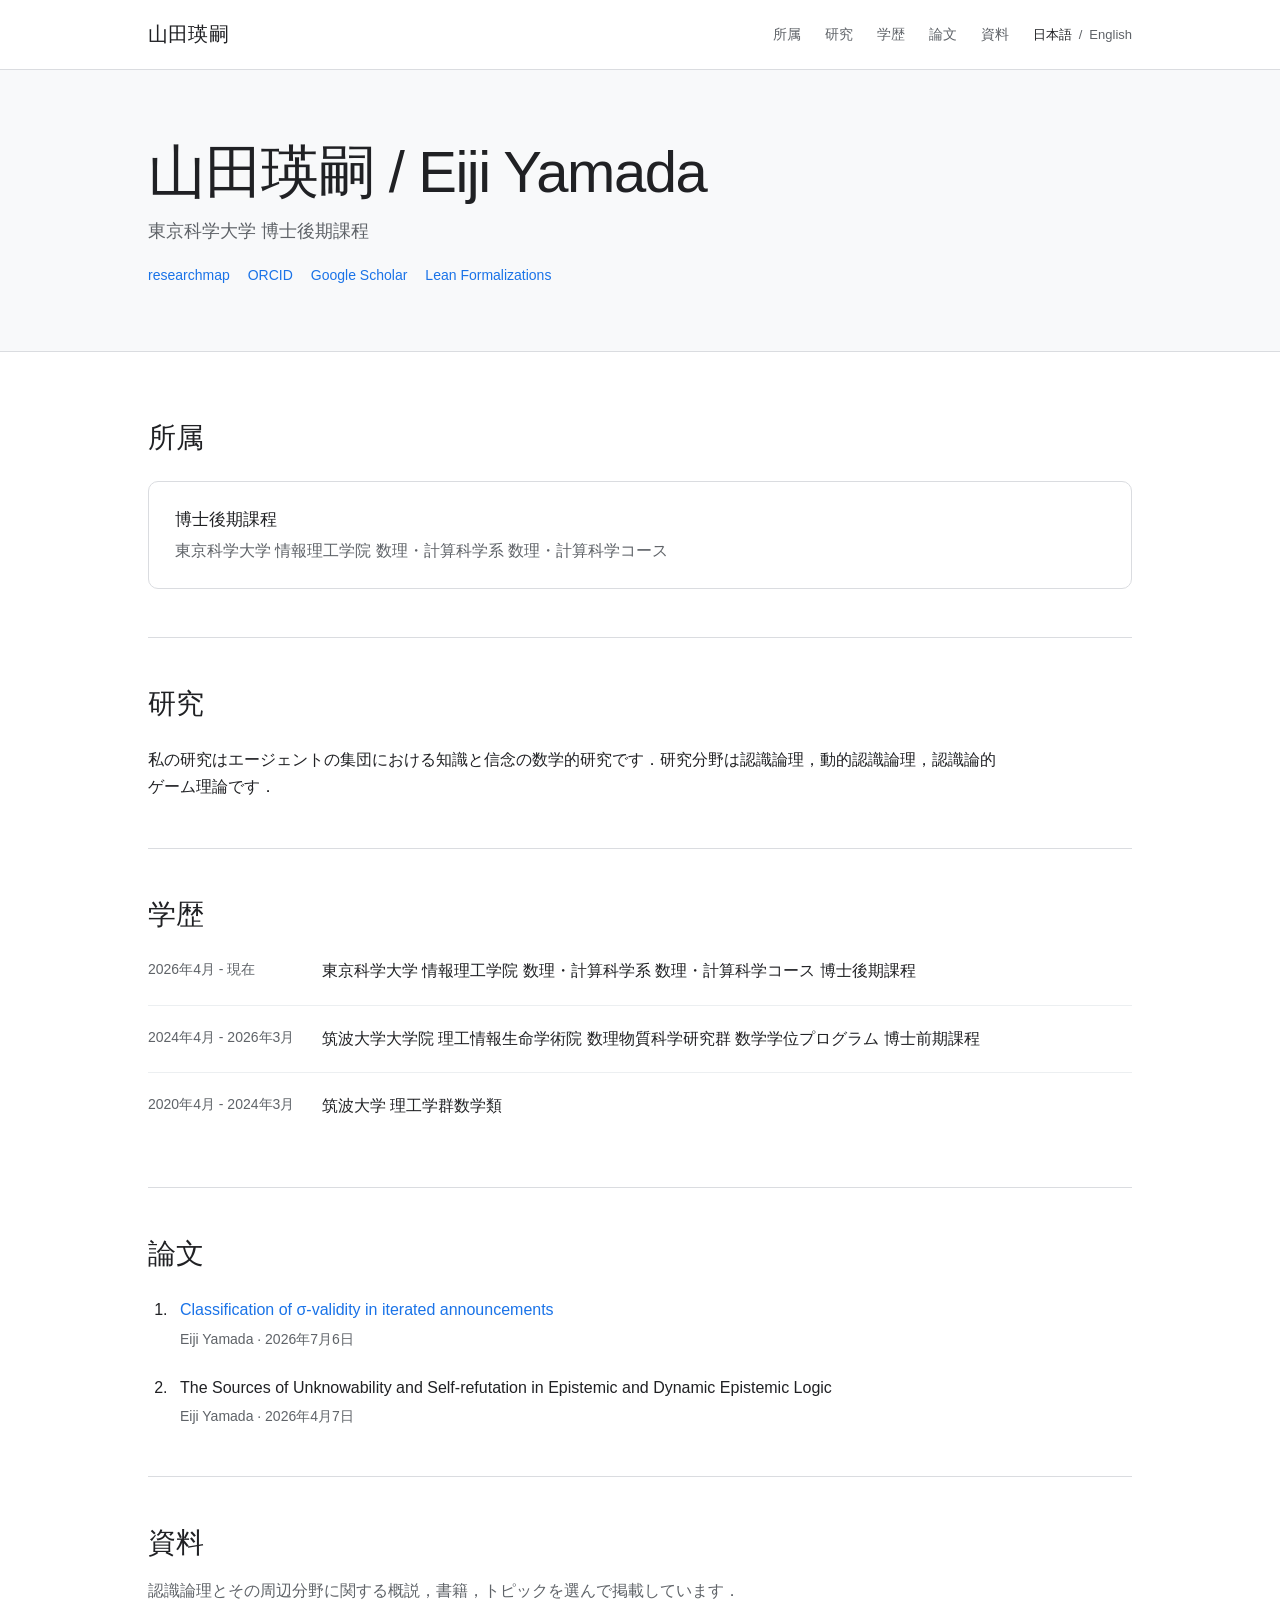
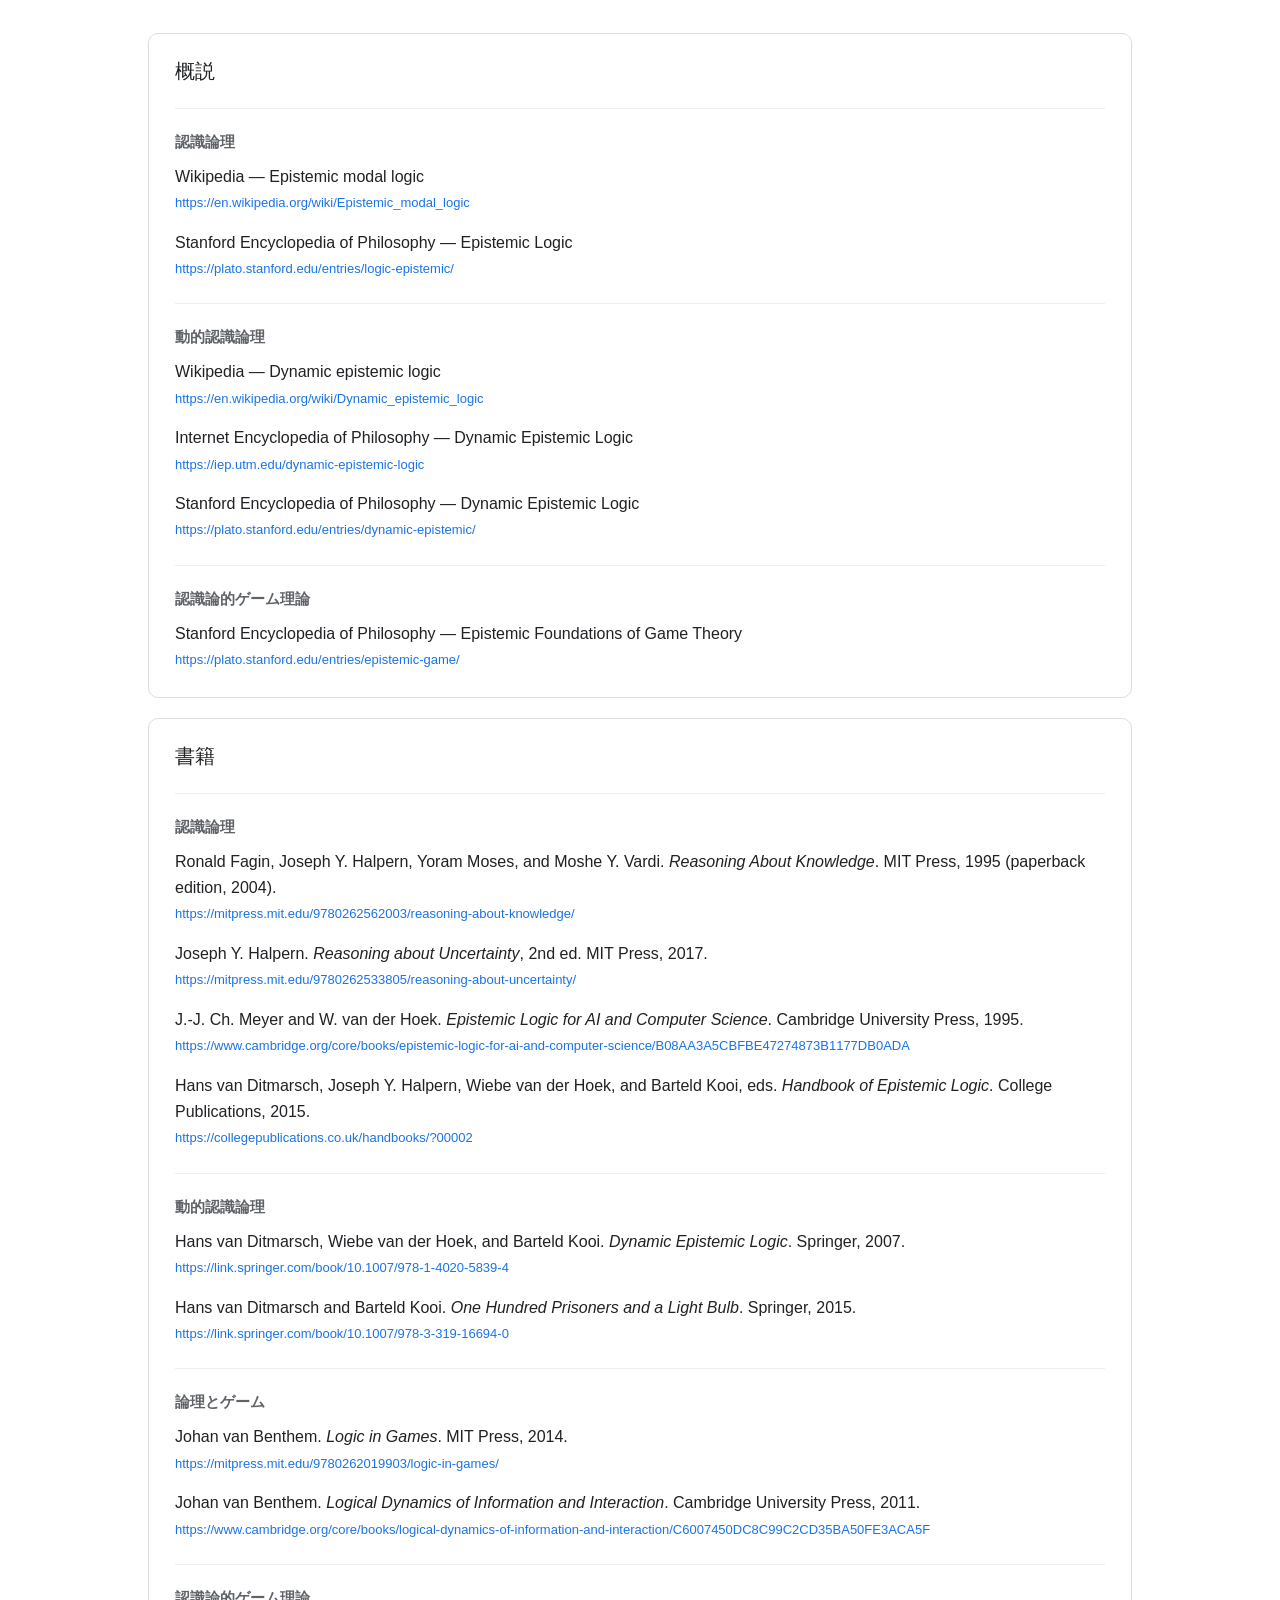
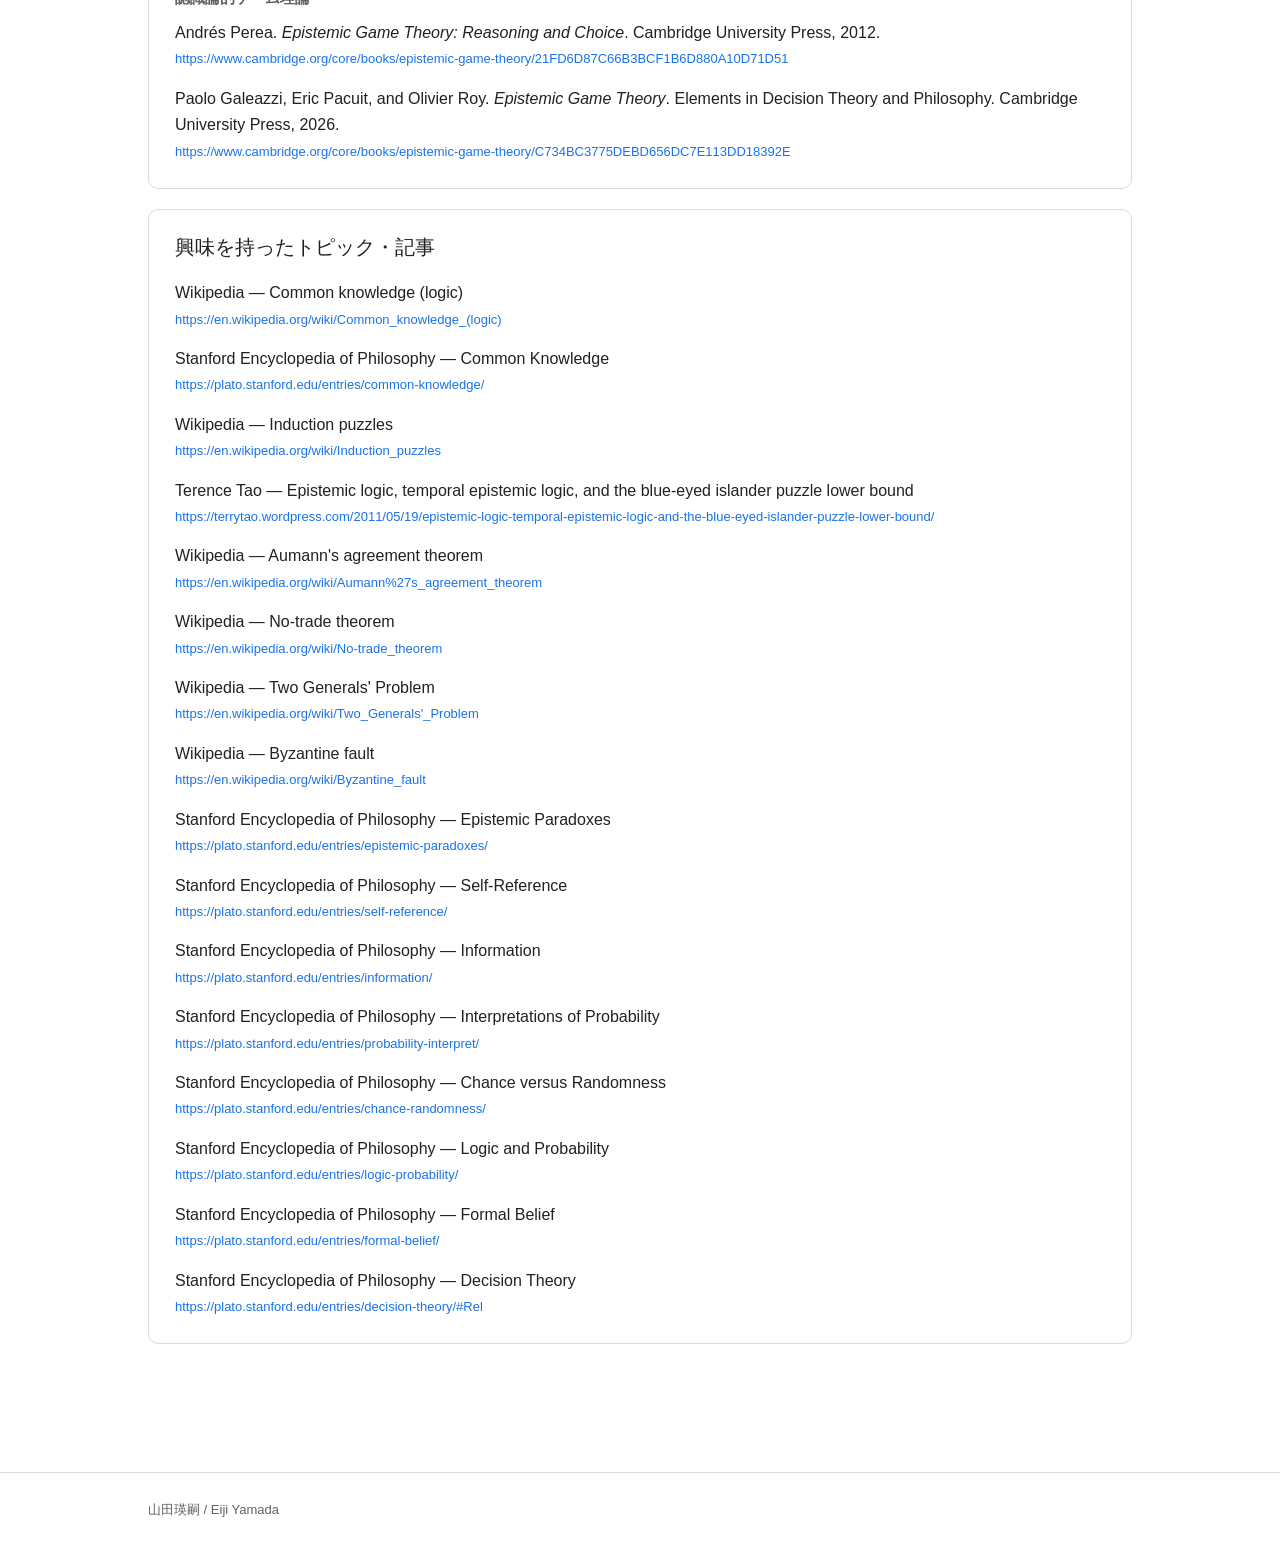
==== ja/index.html @ 28ee7e07 "Add probability and decision theory resources" ====
<!DOCTYPE html>
<html lang="ja">
<head>
  <meta charset="UTF-8">
  <meta name="viewport" content="width=device-width, initial-scale=1.0">
  <meta name="robots" content="index, follow">
  <meta name="description" content="山田瑛嗣（Eiji Yamada）の研究者個人サイト．東京科学大学博士後期課程．">
  <link rel="canonical" href="https://eiyamada.github.io/ja/">
  <link rel="alternate" hreflang="en" href="https://eiyamada.github.io/">
  <link rel="alternate" hreflang="ja" href="https://eiyamada.github.io/ja/">
  <link rel="alternate" hreflang="x-default" href="https://eiyamada.github.io/">
  <link rel="stylesheet" href="/styles.css">

  <title>山田瑛嗣</title>

  <script type="application/ld+json">
  {
    "@context": "https://schema.org",
    "@type": "Person",
    "name": "山田 瑛嗣",
    "alternateName": "Eiji Yamada",
    "url": "https://eiyamada.github.io/",
    "jobTitle": "博士後期課程",
    "affiliation": {
      "@type": "CollegeOrUniversity",
      "name": "東京科学大学"
    },
    "sameAs": [
      "https://researchmap.jp/e-yamada",
      "https://orcid.org/0009-0007-2519-8016",
      "https://scholar.google.com/citations?user=GYGGPxcAAAAJ&hl=en&oi=sra"
    ]
  }
  </script>
</head>

<body>
  <header class="site-header">
    <div class="header-inner">
      <a class="site-title" href="#top">山田瑛嗣</a>
      <div class="header-actions">
        <nav class="nav-links" aria-label="メインナビゲーション">
          <a href="#affiliation">所属</a>
          <a href="#research-interests">研究</a>
          <a href="#education">学歴</a>
          <a href="#papers">論文</a>
          <a href="#resources">資料</a>
        </nav>
        <div class="language-switch" aria-label="言語切替">
          <span class="current-language" aria-current="page">日本語</span>
          <span aria-hidden="true">/</span>
          <a href="/" lang="en">English</a>
        </div>
      </div>
    </div>
  </header>

  <div class="hero" id="top">
    <div class="hero-inner">
      <h1>山田瑛嗣 / Eiji Yamada</h1>
      <p class="position">東京科学大学 博士後期課程</p>
      <div class="profile-links" aria-label="研究者プロフィール">
        <a href="https://researchmap.jp/e-yamada" target="_blank" rel="me noopener">researchmap</a>
        <a href="https://orcid.org/0009-0007-2519-8016" target="_blank" rel="me noopener">ORCID</a>
        <a href="https://scholar.google.com/citations?user=GYGGPxcAAAAJ&amp;hl=en&amp;oi=sra" target="_blank" rel="me noopener">Google Scholar</a>
        <a href="https://github.com/eiyamada/lean-paper-formalizations" target="_blank" rel="noopener">Lean Formalizations</a>
      </div>
    </div>
  </div>

  <main>
    <section id="affiliation">
      <h2>所属</h2>
      <div class="affiliation-card">
        <strong>博士後期課程</strong>
        <span>東京科学大学 情報理工学院 数理・計算科学系 数理・計算科学コース</span>
      </div>
    </section>

    <section id="research-interests">
      <h2>研究</h2>
      <div class="research-interests-space">
        <p>私の研究はエージェントの集団における知識と信念の数学的研究です．研究分野は認識論理，動的認識論理，認識論的ゲーム理論です．</p>
      </div>
    </section>

    <section id="education">
      <h2>学歴</h2>
      <ul class="timeline">
        <li>
          <div class="date">2026年4月 - 現在</div>
          <div class="institution">東京科学大学 情報理工学院 数理・計算科学系 数理・計算科学コース 博士後期課程</div>
        </li>
        <li>
          <div class="date">2024年4月 - 2026年3月</div>
          <div class="institution">筑波大学大学院 理工情報生命学術院 数理物質科学研究群 数学学位プログラム 博士前期課程</div>
        </li>
        <li>
          <div class="date">2020年4月 - 2024年3月</div>
          <div class="institution">筑波大学 理工学群数学類</div>
        </li>
      </ul>
    </section>

    <section id="papers">
      <h2>論文</h2>
      <ol class="publications">
        <li>
          <a class="publication-title" href="https://arxiv.org/abs/2607.04685" target="_blank" rel="noopener">Classification of σ-validity in iterated announcements</a>
          <div class="publication-meta">Eiji Yamada · 2026年7月6日</div>
        </li>
        <li>
          <span class="publication-title">The Sources of Unknowability and Self-refutation in Epistemic and Dynamic Epistemic Logic</span>
          <div class="publication-meta">Eiji Yamada · 2026年4月7日</div>
        </li>
      </ol>
    </section>

    <section id="resources">
      <h2>資料</h2>
      <p class="resources-intro">認識論理とその周辺分野に関する概説，書籍，トピックを選んで掲載しています．</p>

      <div class="resource-panel">
        <h3 class="resource-panel-title">概説</h3>

        <div class="resource-category">
          <h3>認識論理</h3>
          <ul class="resource-list">
            <li>
              <span class="resource-name">Wikipedia — Epistemic modal logic</span>
              <a class="resource-url" href="https://en.wikipedia.org/wiki/Epistemic_modal_logic" target="_blank" rel="noopener">https://en.wikipedia.org/wiki/Epistemic_modal_logic</a>
            </li>
            <li>
              <span class="resource-name">Stanford Encyclopedia of Philosophy — Epistemic Logic</span>
              <a class="resource-url" href="https://plato.stanford.edu/entries/logic-epistemic/" target="_blank" rel="noopener">https://plato.stanford.edu/entries/logic-epistemic/</a>
            </li>
          </ul>
        </div>

        <div class="resource-category">
          <h3>動的認識論理</h3>
          <ul class="resource-list">
            <li>
              <span class="resource-name">Wikipedia — Dynamic epistemic logic</span>
              <a class="resource-url" href="https://en.wikipedia.org/wiki/Dynamic_epistemic_logic" target="_blank" rel="noopener">https://en.wikipedia.org/wiki/Dynamic_epistemic_logic</a>
            </li>
            <li>
              <span class="resource-name">Internet Encyclopedia of Philosophy — Dynamic Epistemic Logic</span>
              <a class="resource-url" href="https://iep.utm.edu/dynamic-epistemic-logic" target="_blank" rel="noopener">https://iep.utm.edu/dynamic-epistemic-logic</a>
            </li>
            <li>
              <span class="resource-name">Stanford Encyclopedia of Philosophy — Dynamic Epistemic Logic</span>
              <a class="resource-url" href="https://plato.stanford.edu/entries/dynamic-epistemic/" target="_blank" rel="noopener">https://plato.stanford.edu/entries/dynamic-epistemic/</a>
            </li>
          </ul>
        </div>

        <div class="resource-category">
          <h3>認識論的ゲーム理論</h3>
          <ul class="resource-list">
            <li>
              <span class="resource-name">Stanford Encyclopedia of Philosophy — Epistemic Foundations of Game Theory</span>
              <a class="resource-url" href="https://plato.stanford.edu/entries/epistemic-game/" target="_blank" rel="noopener">https://plato.stanford.edu/entries/epistemic-game/</a>
            </li>
          </ul>
        </div>
      </div>

      <div class="resource-panel">
        <h3 class="resource-panel-title">書籍</h3>

        <div class="resource-category">
          <h3>認識論理</h3>
          <ul class="resource-list">
            <li>
              <span class="book-citation">Ronald Fagin, Joseph Y. Halpern, Yoram Moses, and Moshe Y. Vardi. <em>Reasoning About Knowledge</em>. MIT Press, 1995 (paperback edition, 2004).</span>
              <a class="resource-url" href="https://mitpress.mit.edu/9780262562003/reasoning-about-knowledge/" target="_blank" rel="noopener">https://mitpress.mit.edu/9780262562003/reasoning-about-knowledge/</a>
            </li>
            <li>
              <span class="book-citation">Joseph Y. Halpern. <em>Reasoning about Uncertainty</em>, 2nd ed. MIT Press, 2017.</span>
              <a class="resource-url" href="https://mitpress.mit.edu/9780262533805/reasoning-about-uncertainty/" target="_blank" rel="noopener">https://mitpress.mit.edu/9780262533805/reasoning-about-uncertainty/</a>
            </li>
            <li>
              <span class="book-citation">J.-J. Ch. Meyer and W. van der Hoek. <em>Epistemic Logic for AI and Computer Science</em>. Cambridge University Press, 1995.</span>
              <a class="resource-url" href="https://www.cambridge.org/core/books/epistemic-logic-for-ai-and-computer-science/B08AA3A5CBFBE47274873B1177DB0ADA" target="_blank" rel="noopener">https://www.cambridge.org/core/books/epistemic-logic-for-ai-and-computer-science/B08AA3A5CBFBE47274873B1177DB0ADA</a>
            </li>
            <li>
              <span class="book-citation">Hans van Ditmarsch, Joseph Y. Halpern, Wiebe van der Hoek, and Barteld Kooi, eds. <em>Handbook of Epistemic Logic</em>. College Publications, 2015.</span>
              <a class="resource-url" href="https://collegepublications.co.uk/handbooks/?00002" target="_blank" rel="noopener">https://collegepublications.co.uk/handbooks/?00002</a>
            </li>
          </ul>
        </div>

        <div class="resource-category">
          <h3>動的認識論理</h3>
          <ul class="resource-list">
            <li>
              <span class="book-citation">Hans van Ditmarsch, Wiebe van der Hoek, and Barteld Kooi. <em>Dynamic Epistemic Logic</em>. Springer, 2007.</span>
              <a class="resource-url" href="https://link.springer.com/book/10.1007/978-1-4020-5839-4" target="_blank" rel="noopener">https://link.springer.com/book/10.1007/978-1-4020-5839-4</a>
            </li>
            <li>
              <span class="book-citation">Hans van Ditmarsch and Barteld Kooi. <em>One Hundred Prisoners and a Light Bulb</em>. Springer, 2015.</span>
              <a class="resource-url" href="https://link.springer.com/book/10.1007/978-3-319-16694-0" target="_blank" rel="noopener">https://link.springer.com/book/10.1007/978-3-319-16694-0</a>
            </li>
          </ul>
        </div>

        <div class="resource-category">
          <h3>論理とゲーム</h3>
          <ul class="resource-list">
            <li>
              <span class="book-citation">Johan van Benthem. <em>Logic in Games</em>. MIT Press, 2014.</span>
              <a class="resource-url" href="https://mitpress.mit.edu/9780262019903/logic-in-games/" target="_blank" rel="noopener">https://mitpress.mit.edu/9780262019903/logic-in-games/</a>
            </li>
            <li>
              <span class="book-citation">Johan van Benthem. <em>Logical Dynamics of Information and Interaction</em>. Cambridge University Press, 2011.</span>
              <a class="resource-url" href="https://www.cambridge.org/core/books/logical-dynamics-of-information-and-interaction/C6007450DC8C99C2CD35BA50FE3ACA5F" target="_blank" rel="noopener">https://www.cambridge.org/core/books/logical-dynamics-of-information-and-interaction/C6007450DC8C99C2CD35BA50FE3ACA5F</a>
            </li>
          </ul>
        </div>

        <div class="resource-category">
          <h3>認識論的ゲーム理論</h3>
          <ul class="resource-list">
            <li>
              <span class="book-citation">Andrés Perea. <em>Epistemic Game Theory: Reasoning and Choice</em>. Cambridge University Press, 2012.</span>
              <a class="resource-url" href="https://www.cambridge.org/core/books/epistemic-game-theory/21FD6D87C66B3BCF1B6D880A10D71D51" target="_blank" rel="noopener">https://www.cambridge.org/core/books/epistemic-game-theory/21FD6D87C66B3BCF1B6D880A10D71D51</a>
            </li>
            <li>
              <span class="book-citation">Paolo Galeazzi, Eric Pacuit, and Olivier Roy. <em>Epistemic Game Theory</em>. Elements in Decision Theory and Philosophy. Cambridge University Press, 2026.</span>
              <a class="resource-url" href="https://www.cambridge.org/core/books/epistemic-game-theory/C734BC3775DEBD656DC7E113DD18392E" target="_blank" rel="noopener">https://www.cambridge.org/core/books/epistemic-game-theory/C734BC3775DEBD656DC7E113DD18392E</a>
            </li>
          </ul>
        </div>
      </div>

      <div class="resource-panel">
        <h3 class="resource-panel-title">興味を持ったトピック・記事</h3>
        <ul class="resource-list">
          <li>
            <span class="resource-name">Wikipedia — Common knowledge (logic)</span>
            <a class="resource-url" href="https://en.wikipedia.org/wiki/Common_knowledge_(logic)" target="_blank" rel="noopener">https://en.wikipedia.org/wiki/Common_knowledge_(logic)</a>
          </li>
          <li>
            <span class="resource-name">Stanford Encyclopedia of Philosophy — Common Knowledge</span>
            <a class="resource-url" href="https://plato.stanford.edu/entries/common-knowledge/" target="_blank" rel="noopener">https://plato.stanford.edu/entries/common-knowledge/</a>
          </li>
          <li>
            <span class="resource-name">Wikipedia — Induction puzzles</span>
            <a class="resource-url" href="https://en.wikipedia.org/wiki/Induction_puzzles" target="_blank" rel="noopener">https://en.wikipedia.org/wiki/Induction_puzzles</a>
          </li>
          <li>
            <span class="resource-name">Terence Tao — Epistemic logic, temporal epistemic logic, and the blue-eyed islander puzzle lower bound</span>
            <a class="resource-url" href="https://terrytao.wordpress.com/2011/05/19/epistemic-logic-temporal-epistemic-logic-and-the-blue-eyed-islander-puzzle-lower-bound/" target="_blank" rel="noopener">https://terrytao.wordpress.com/2011/05/19/epistemic-logic-temporal-epistemic-logic-and-the-blue-eyed-islander-puzzle-lower-bound/</a>
          </li>
          <li>
            <span class="resource-name">Wikipedia — Aumann's agreement theorem</span>
            <a class="resource-url" href="https://en.wikipedia.org/wiki/Aumann%27s_agreement_theorem" target="_blank" rel="noopener">https://en.wikipedia.org/wiki/Aumann%27s_agreement_theorem</a>
          </li>
          <li>
            <span class="resource-name">Wikipedia — No-trade theorem</span>
            <a class="resource-url" href="https://en.wikipedia.org/wiki/No-trade_theorem" target="_blank" rel="noopener">https://en.wikipedia.org/wiki/No-trade_theorem</a>
          </li>
          <li>
            <span class="resource-name">Wikipedia — Two Generals' Problem</span>
            <a class="resource-url" href="https://en.wikipedia.org/wiki/Two_Generals'_Problem" target="_blank" rel="noopener">https://en.wikipedia.org/wiki/Two_Generals'_Problem</a>
          </li>
          <li>
            <span class="resource-name">Wikipedia — Byzantine fault</span>
            <a class="resource-url" href="https://en.wikipedia.org/wiki/Byzantine_fault" target="_blank" rel="noopener">https://en.wikipedia.org/wiki/Byzantine_fault</a>
          </li>
          <li>
            <span class="resource-name">Stanford Encyclopedia of Philosophy — Epistemic Paradoxes</span>
            <a class="resource-url" href="https://plato.stanford.edu/entries/epistemic-paradoxes/" target="_blank" rel="noopener">https://plato.stanford.edu/entries/epistemic-paradoxes/</a>
          </li>
          <li>
            <span class="resource-name">Stanford Encyclopedia of Philosophy — Self-Reference</span>
            <a class="resource-url" href="https://plato.stanford.edu/entries/self-reference/" target="_blank" rel="noopener">https://plato.stanford.edu/entries/self-reference/</a>
          </li>
          <li>
            <span class="resource-name">Stanford Encyclopedia of Philosophy — Information</span>
            <a class="resource-url" href="https://plato.stanford.edu/entries/information/" target="_blank" rel="noopener">https://plato.stanford.edu/entries/information/</a>
          </li>
          <li>
            <span class="resource-name">Stanford Encyclopedia of Philosophy — Interpretations of Probability</span>
            <a class="resource-url" href="https://plato.stanford.edu/entries/probability-interpret/" target="_blank" rel="noopener">https://plato.stanford.edu/entries/probability-interpret/</a>
          </li>
          <li>
            <span class="resource-name">Stanford Encyclopedia of Philosophy — Chance versus Randomness</span>
            <a class="resource-url" href="https://plato.stanford.edu/entries/chance-randomness/" target="_blank" rel="noopener">https://plato.stanford.edu/entries/chance-randomness/</a>
          </li>
          <li>
            <span class="resource-name">Stanford Encyclopedia of Philosophy — Logic and Probability</span>
            <a class="resource-url" href="https://plato.stanford.edu/entries/logic-probability/" target="_blank" rel="noopener">https://plato.stanford.edu/entries/logic-probability/</a>
          </li>
          <li>
            <span class="resource-name">Stanford Encyclopedia of Philosophy — Formal Belief</span>
            <a class="resource-url" href="https://plato.stanford.edu/entries/formal-belief/" target="_blank" rel="noopener">https://plato.stanford.edu/entries/formal-belief/</a>
          </li>
          <li>
            <span class="resource-name">Stanford Encyclopedia of Philosophy — Decision Theory</span>
            <a class="resource-url" href="https://plato.stanford.edu/entries/decision-theory/#Rel" target="_blank" rel="noopener">https://plato.stanford.edu/entries/decision-theory/#Rel</a>
          </li>
        </ul>
      </div>
    </section>
  </main>

  <footer>
    <div class="footer-inner">山田瑛嗣 / Eiji Yamada</div>
  </footer>
</body>
</html>
---- styles.css ----
:root {
  --text: #202124;
  --muted: #5f6368;
  --border: #dadce0;
  --soft-border: #eceff1;
  --surface: #ffffff;
  --surface-soft: #f8f9fa;
  --accent: #1a73e8;
  --max-width: 1040px;
}

* {
  box-sizing: border-box;
}

html {
  scroll-behavior: smooth;
}

body {
  margin: 0;
  font-family: Arial, Helvetica, sans-serif;
  color: var(--text);
  background: var(--surface);
  line-height: 1.65;
  -webkit-font-smoothing: antialiased;
}

a {
  color: var(--accent);
  text-decoration: none;
}

a:hover,
a:focus {
  text-decoration: underline;
}

.site-header {
  border-bottom: 1px solid var(--border);
  background: rgba(255, 255, 255, 0.96);
}

.header-inner {
  max-width: var(--max-width);
  margin: 0 auto;
  padding: 0 28px;
  min-height: 68px;
  display: flex;
  align-items: center;
  justify-content: space-between;
  gap: 28px;
}

.site-title {
  color: var(--text);
  font-size: 20px;
  font-weight: 500;
  letter-spacing: 0.01em;
  white-space: nowrap;
}

.site-title:hover,
.site-title:focus {
  text-decoration: none;
}

.header-actions {
  display: flex;
  align-items: center;
  justify-content: flex-end;
  gap: 24px;
  min-width: 0;
}

.nav-links {
  display: flex;
  flex-wrap: wrap;
  justify-content: flex-end;
  gap: 24px;
  font-size: 14px;
}

.nav-links a {
  color: var(--muted);
  padding: 23px 0 20px;
  border-bottom: 3px solid transparent;
}

.nav-links a:hover,
.nav-links a:focus {
  color: var(--text);
  text-decoration: none;
  border-bottom-color: var(--accent);
}

.language-switch {
  display: flex;
  align-items: center;
  gap: 7px;
  white-space: nowrap;
  font-size: 13px;
  color: var(--muted);
}

.language-switch a {
  color: var(--muted);
}

.language-switch a:hover,
.language-switch a:focus {
  color: var(--text);
}

.current-language {
  color: var(--text);
  font-weight: 500;
}

.hero {
  background: var(--surface-soft);
  border-bottom: 1px solid var(--border);
}

.hero-inner {
  max-width: var(--max-width);
  margin: 0 auto;
  padding: 70px 28px 64px;
}

.hero h1 {
  margin: 0 0 12px;
  font-size: clamp(38px, 6vw, 58px);
  line-height: 1.12;
  font-weight: 500;
  letter-spacing: -0.025em;
}

.hero .position {
  margin: 0;
  color: var(--muted);
  font-size: 18px;
  line-height: 1.6;
}

.profile-links {
  display: flex;
  flex-wrap: wrap;
  gap: 8px 18px;
  margin-top: 18px;
  font-size: 14px;
}

.profile-links a {
  font-weight: 500;
}

main {
  max-width: var(--max-width);
  margin: 0 auto;
  padding: 20px 28px 80px;
}

section {
  padding: 48px 0;
  border-bottom: 1px solid var(--border);
  scroll-margin-top: 24px;
}

section:last-child {
  border-bottom: 0;
}

h2 {
  margin: 0 0 26px;
  font-size: 28px;
  line-height: 1.25;
  font-weight: 500;
  letter-spacing: -0.01em;
}

.affiliation-card,
.resource-panel {
  border: 1px solid var(--border);
  border-radius: 10px;
  background: var(--surface);
}

.affiliation-card {
  padding: 24px 26px;
}

.affiliation-card strong {
  display: block;
  margin-bottom: 4px;
  font-size: 17px;
  font-weight: 500;
}

.affiliation-card span {
  color: var(--muted);
}

.research-interests-space {
  min-height: 40px;
}

.research-interests-space p {
  margin: 0;
  max-width: 860px;
}

.timeline {
  list-style: none;
  margin: 0;
  padding: 0;
}

.timeline li {
  display: grid;
  grid-template-columns: 150px 1fr;
  gap: 24px;
  padding: 20px 0;
  border-top: 1px solid var(--soft-border);
}

.timeline li:first-child {
  border-top: 0;
  padding-top: 0;
}

.timeline .date {
  color: var(--muted);
  font-size: 14px;
  white-space: nowrap;
}

.timeline .institution {
  font-weight: 500;
}

.publications {
  margin: 0;
  padding-left: 24px;
}

.publications li {
  padding: 0 0 24px 8px;
}

.publications li:last-child {
  padding-bottom: 0;
}

.publication-title {
  font-weight: 500;
}

.publication-meta {
  margin-top: 4px;
  color: var(--muted);
  font-size: 14px;
}

.resources-intro {
  margin: -8px 0 28px;
  color: var(--muted);
  max-width: 760px;
}

.resource-panel {
  padding: 24px 26px 26px;
}

.resource-panel + .resource-panel {
  margin-top: 20px;
}

.resource-panel-title {
  margin: 0;
  font-size: 20px;
  line-height: 1.3;
  font-weight: 500;
}

.resource-panel > .resource-list {
  margin-top: 20px;
}

.resource-category {
  margin-top: 24px;
  padding-top: 22px;
  border-top: 1px solid var(--soft-border);
}

.resource-category h3 {
  margin: 0 0 12px;
  font-size: 15px;
  line-height: 1.4;
  font-weight: 600;
  color: var(--muted);
}

.resource-list {
  list-style: none;
  margin: 0;
  padding: 0;
}

.resource-list li {
  margin: 0 0 16px;
}

.resource-list li:last-child {
  margin-bottom: 0;
}

.resource-name,
.book-citation {
  display: block;
  color: var(--text);
}

.book-citation em {
  font-style: italic;
}

.resource-url {
  display: block;
  margin-top: 2px;
  color: var(--accent);
  font-size: 13px;
  overflow-wrap: anywhere;
}

footer {
  border-top: 1px solid var(--border);
}

.footer-inner {
  max-width: var(--max-width);
  margin: 0 auto;
  padding: 26px 28px 34px;
  color: var(--muted);
  font-size: 13px;
}

@media (max-width: 940px) {
  .header-inner {
    align-items: flex-start;
    padding-top: 16px;
    padding-bottom: 13px;
  }

  .header-actions {
    flex-direction: column-reverse;
    align-items: flex-end;
    gap: 4px;
  }

  .nav-links a {
    padding: 4px 0 8px;
  }
}

@media (max-width: 760px) {
  .header-inner {
    min-height: auto;
    align-items: flex-start;
    flex-direction: column;
    gap: 10px;
  }

  .header-actions {
    width: 100%;
    align-items: flex-start;
  }

  .nav-links {
    justify-content: flex-start;
    gap: 18px;
  }

  .hero-inner {
    padding-top: 52px;
    padding-bottom: 48px;
  }

  .timeline li {
    grid-template-columns: 1fr;
    gap: 5px;
  }

  .resource-panel {
    padding: 22px 20px 24px;
  }
}
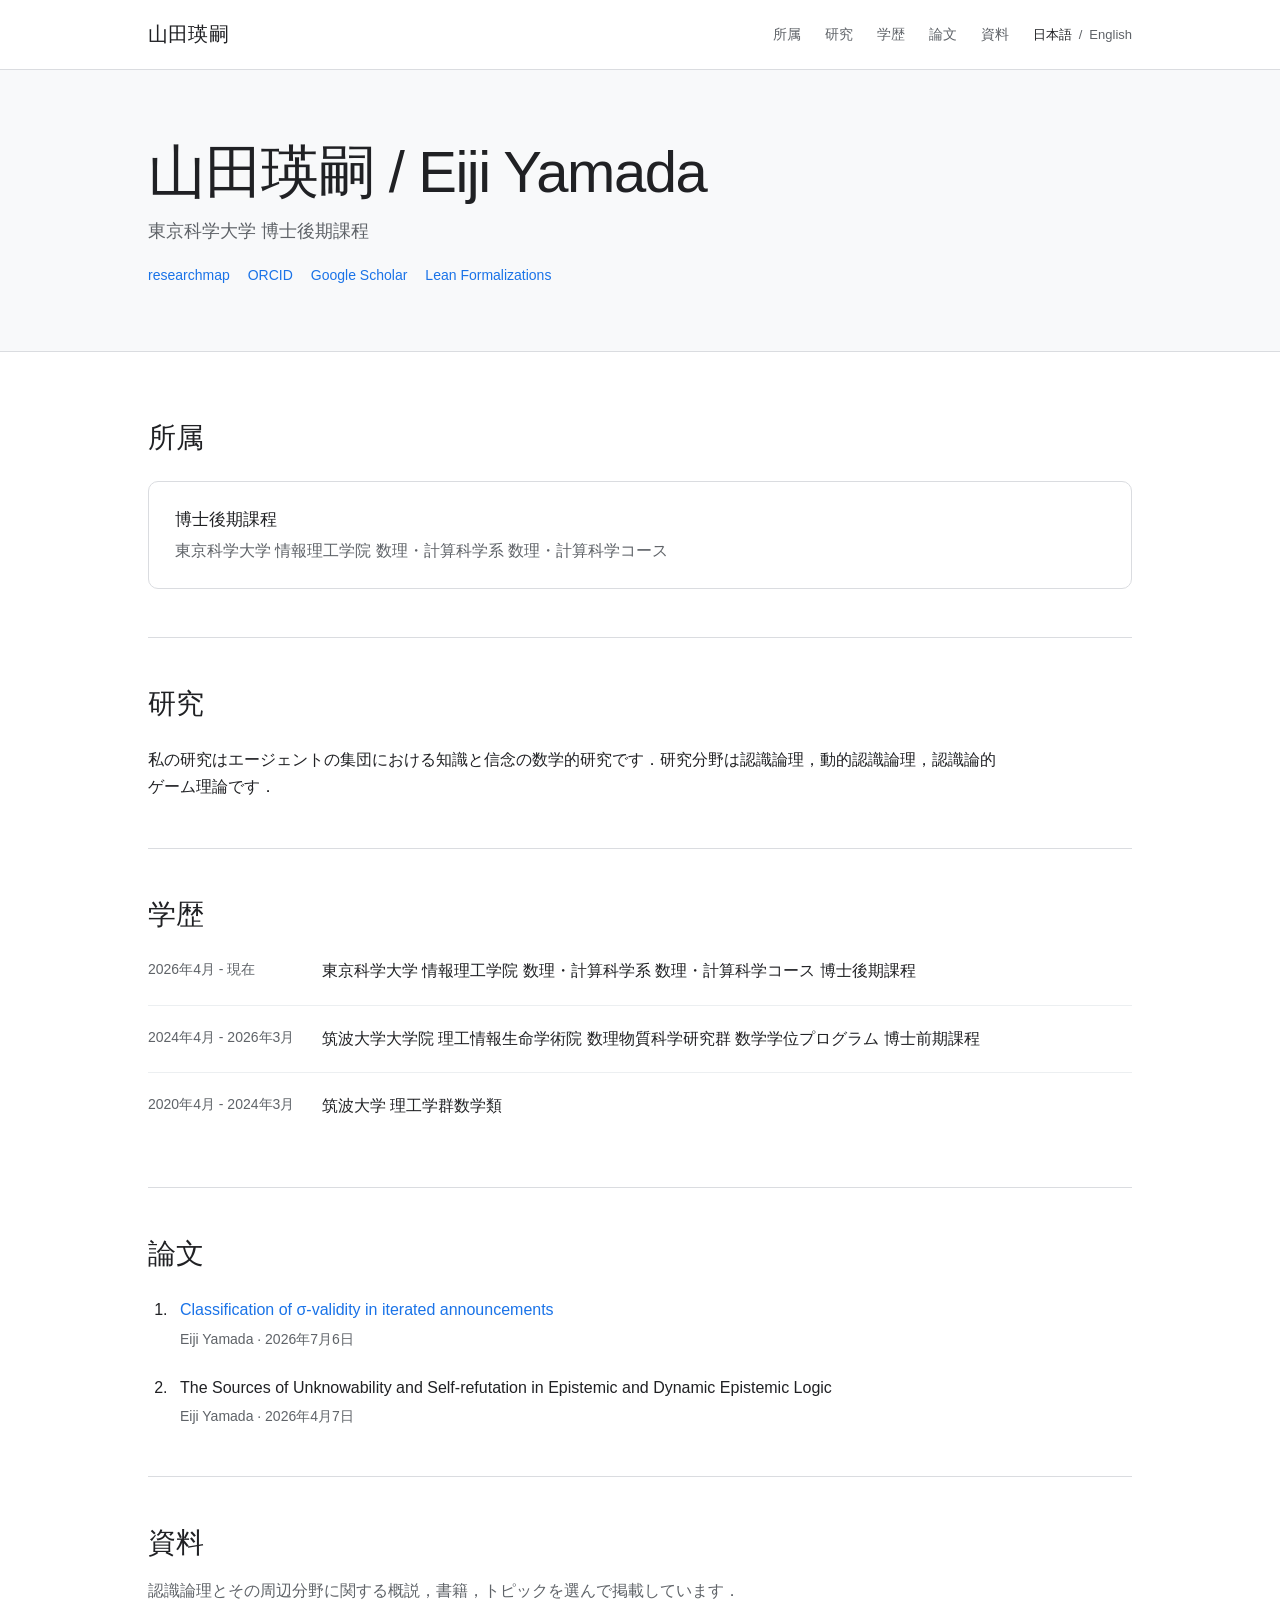
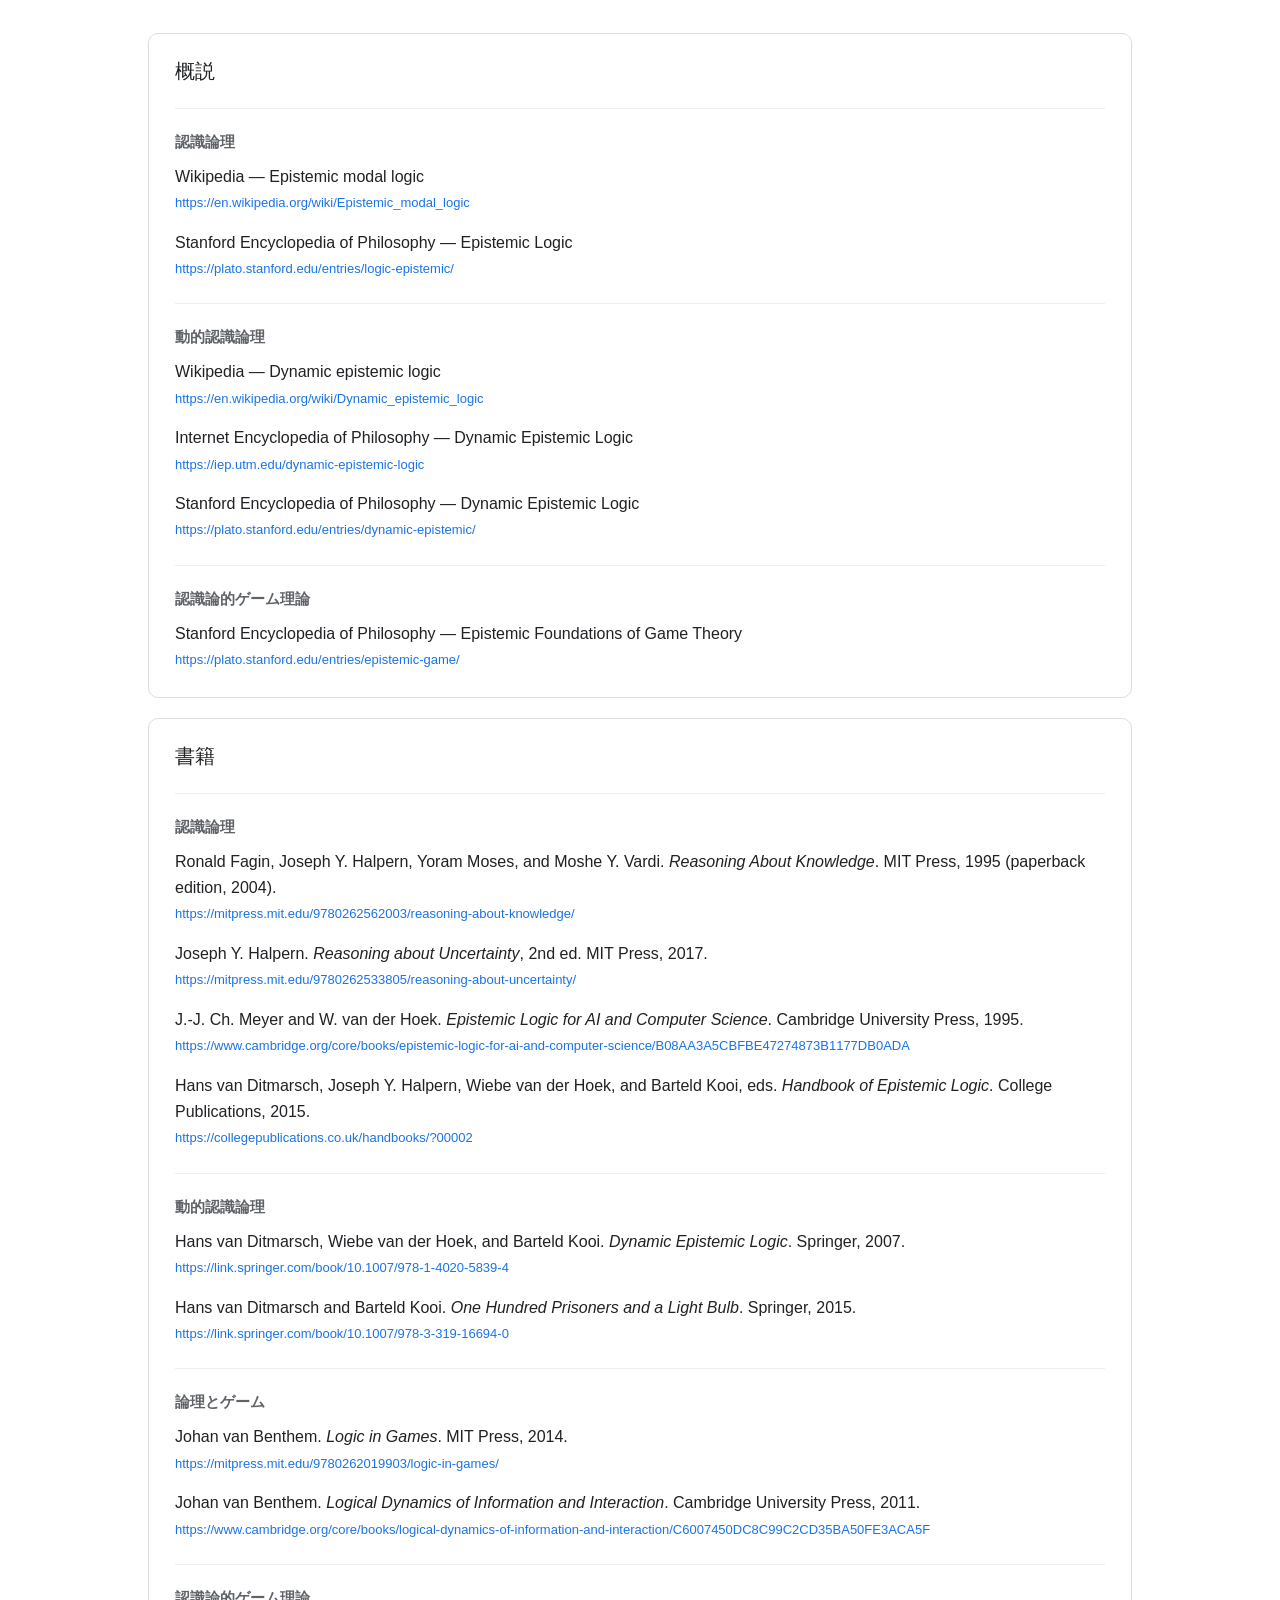
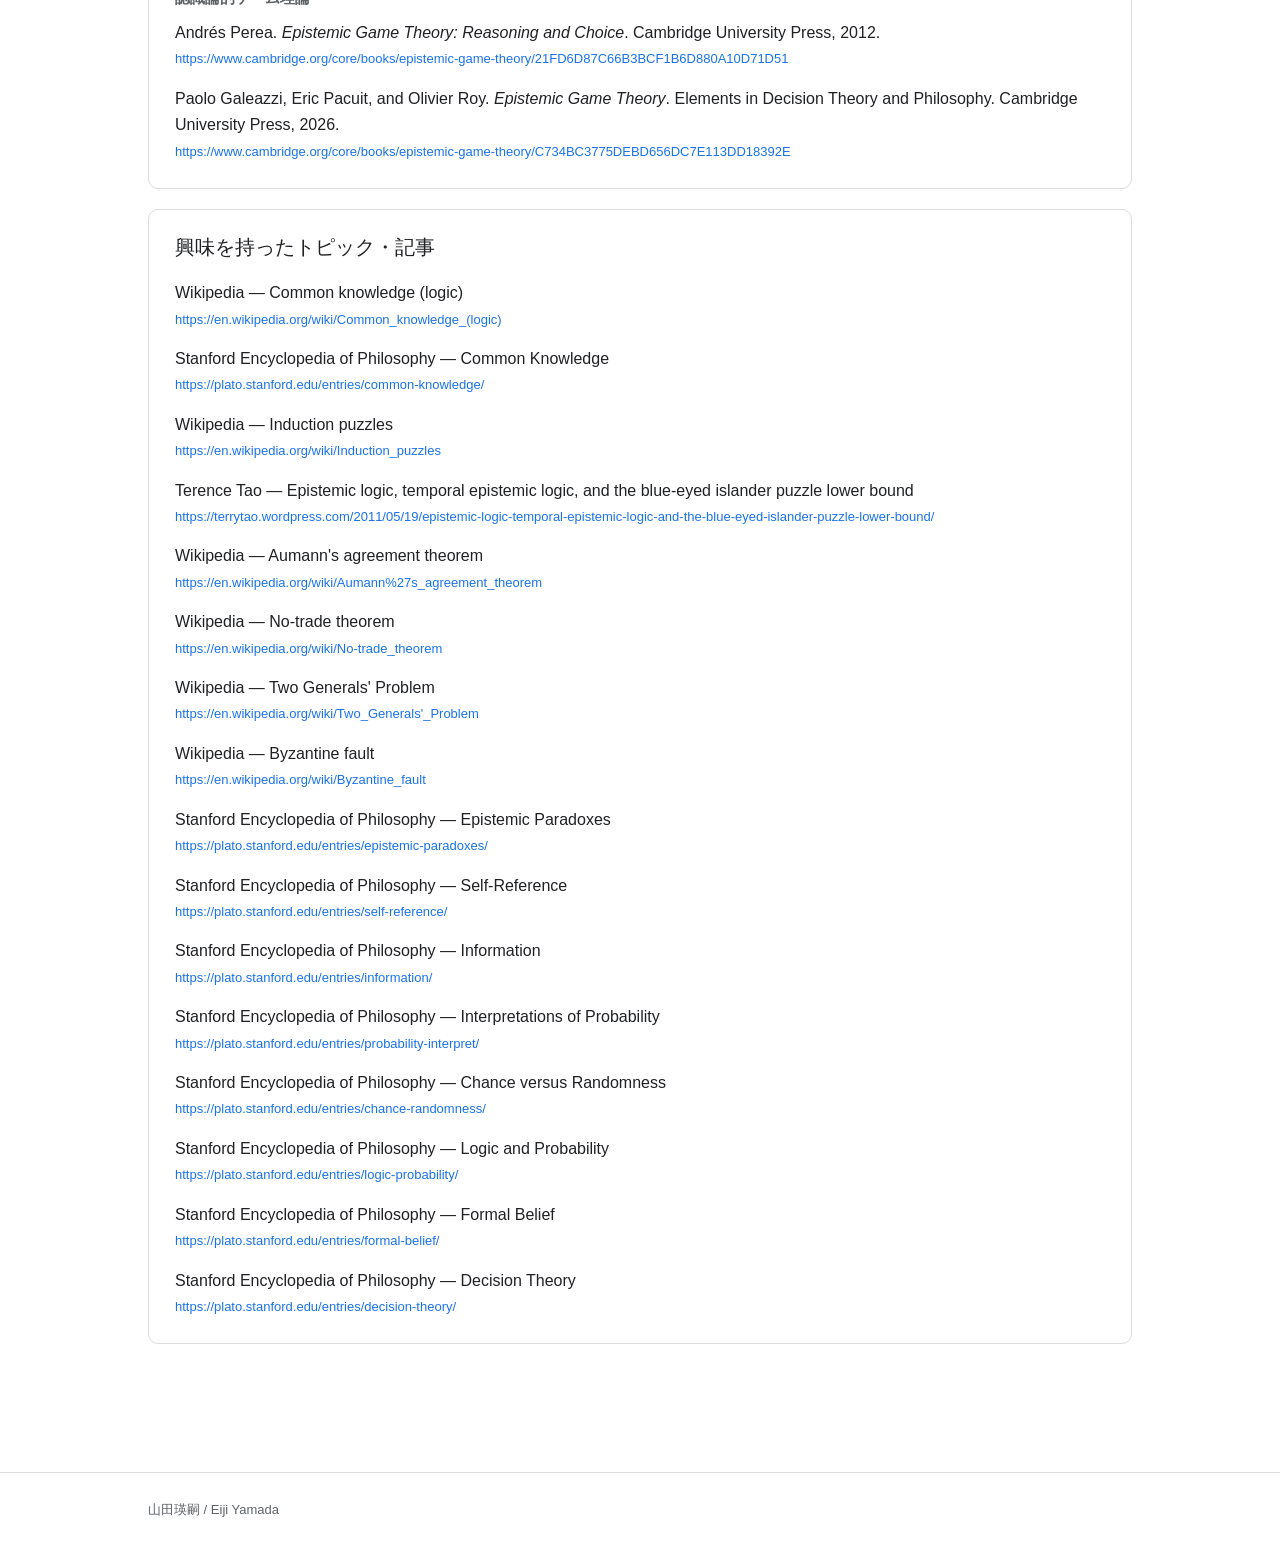
==== commit 5f327526: "Fix displayed Decision Theory URL" ====
--- a/ja/index.html
+++ b/ja/index.html
@@ -299,7 +299,7 @@
           </li>
           <li>
             <span class="resource-name">Stanford Encyclopedia of Philosophy — Decision Theory</span>
-            <a class="resource-url" href="https://plato.stanford.edu/entries/decision-theory/#Rel" target="_blank" rel="noopener">https://plato.stanford.edu/entries/decision-theory/#Rel</a>
+            <a class="resource-url" href="https://plato.stanford.edu/entries/decision-theory/" target="_blank" rel="noopener">https://plato.stanford.edu/entries/decision-theory/</a>
           </li>
         </ul>
       </div>
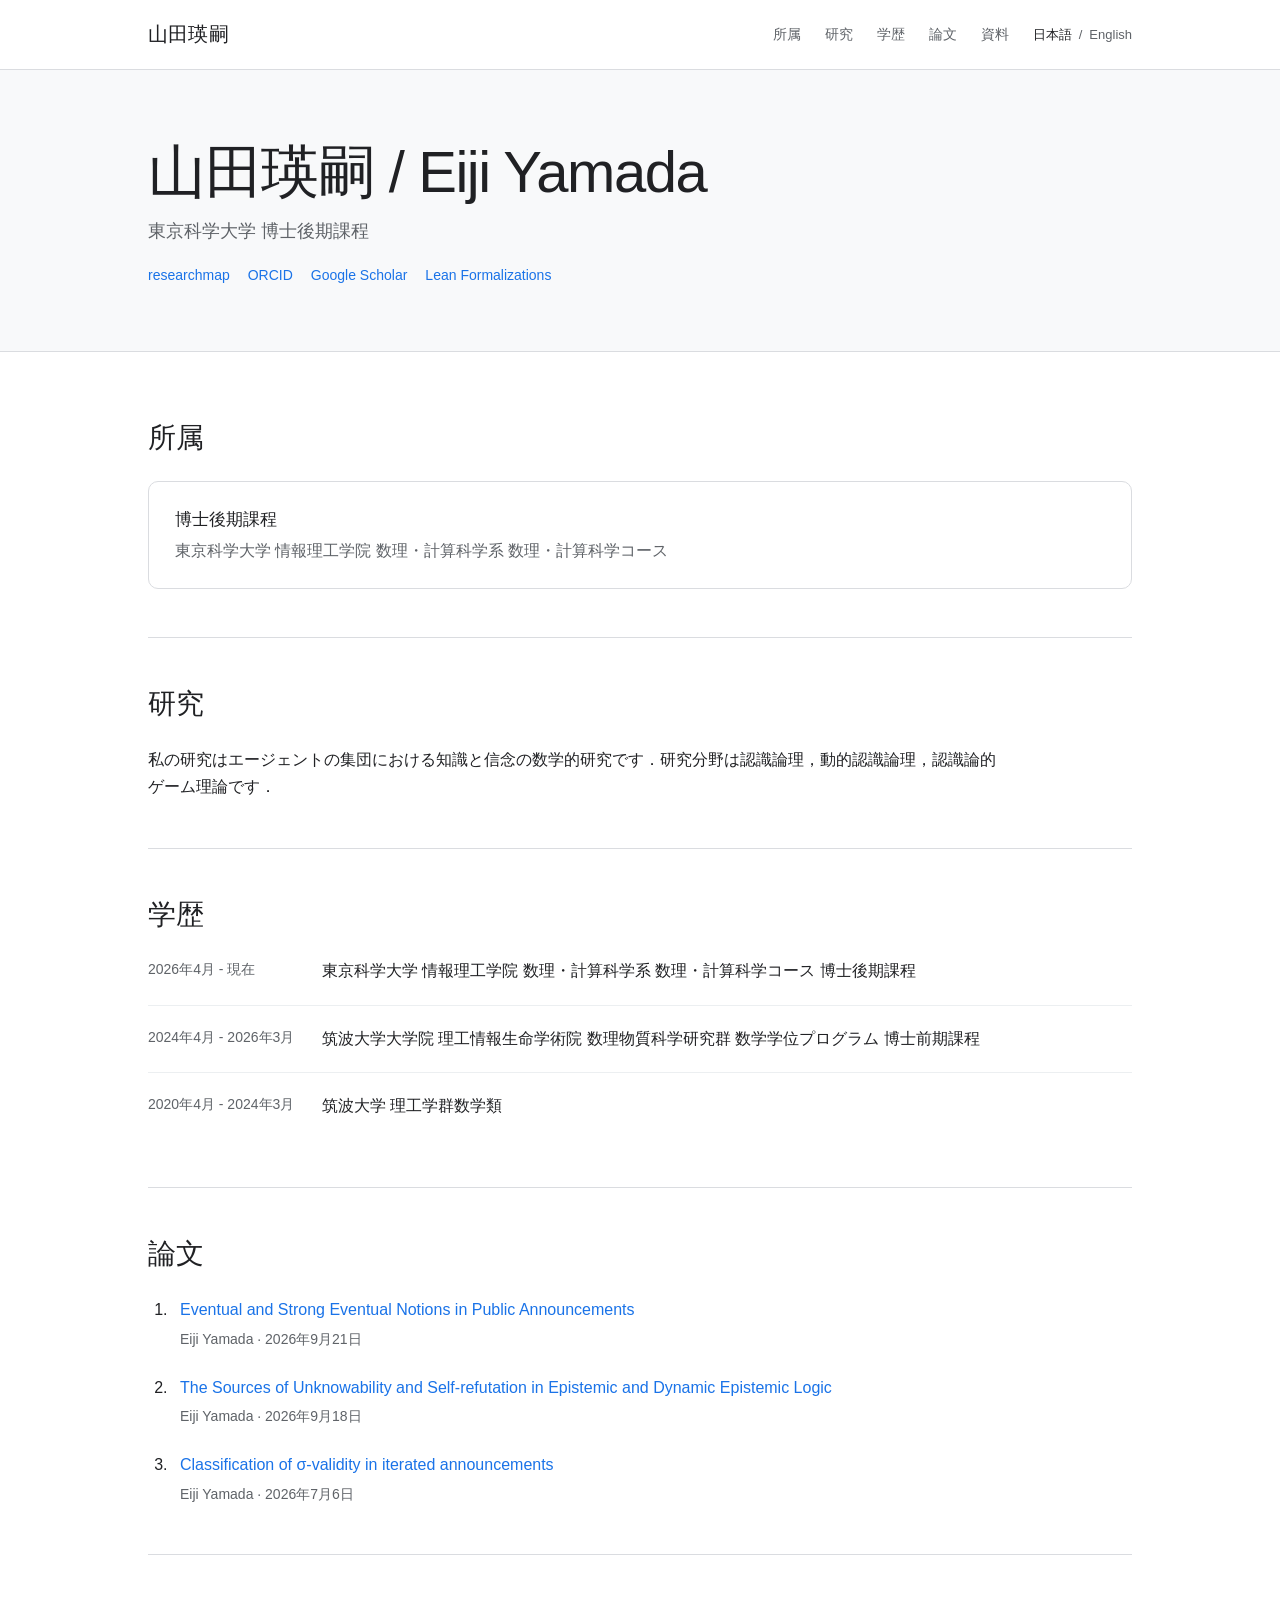
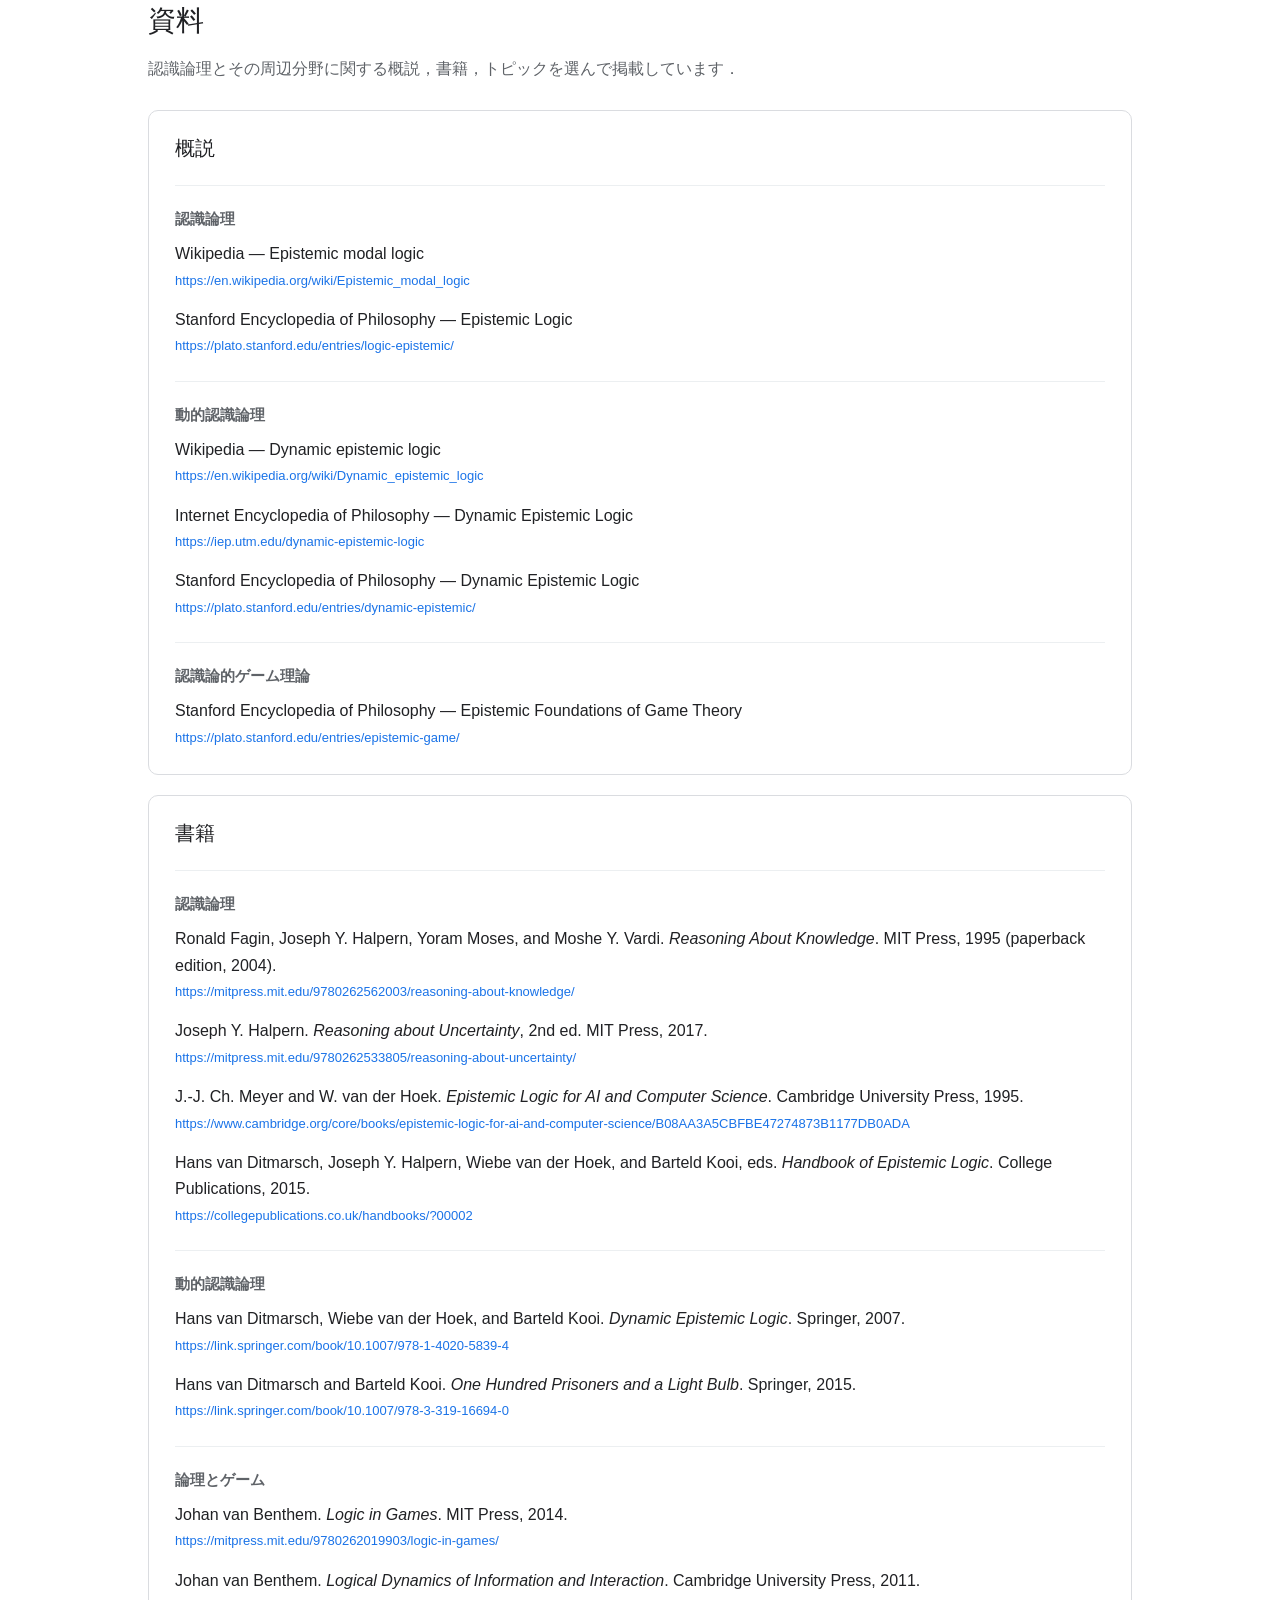
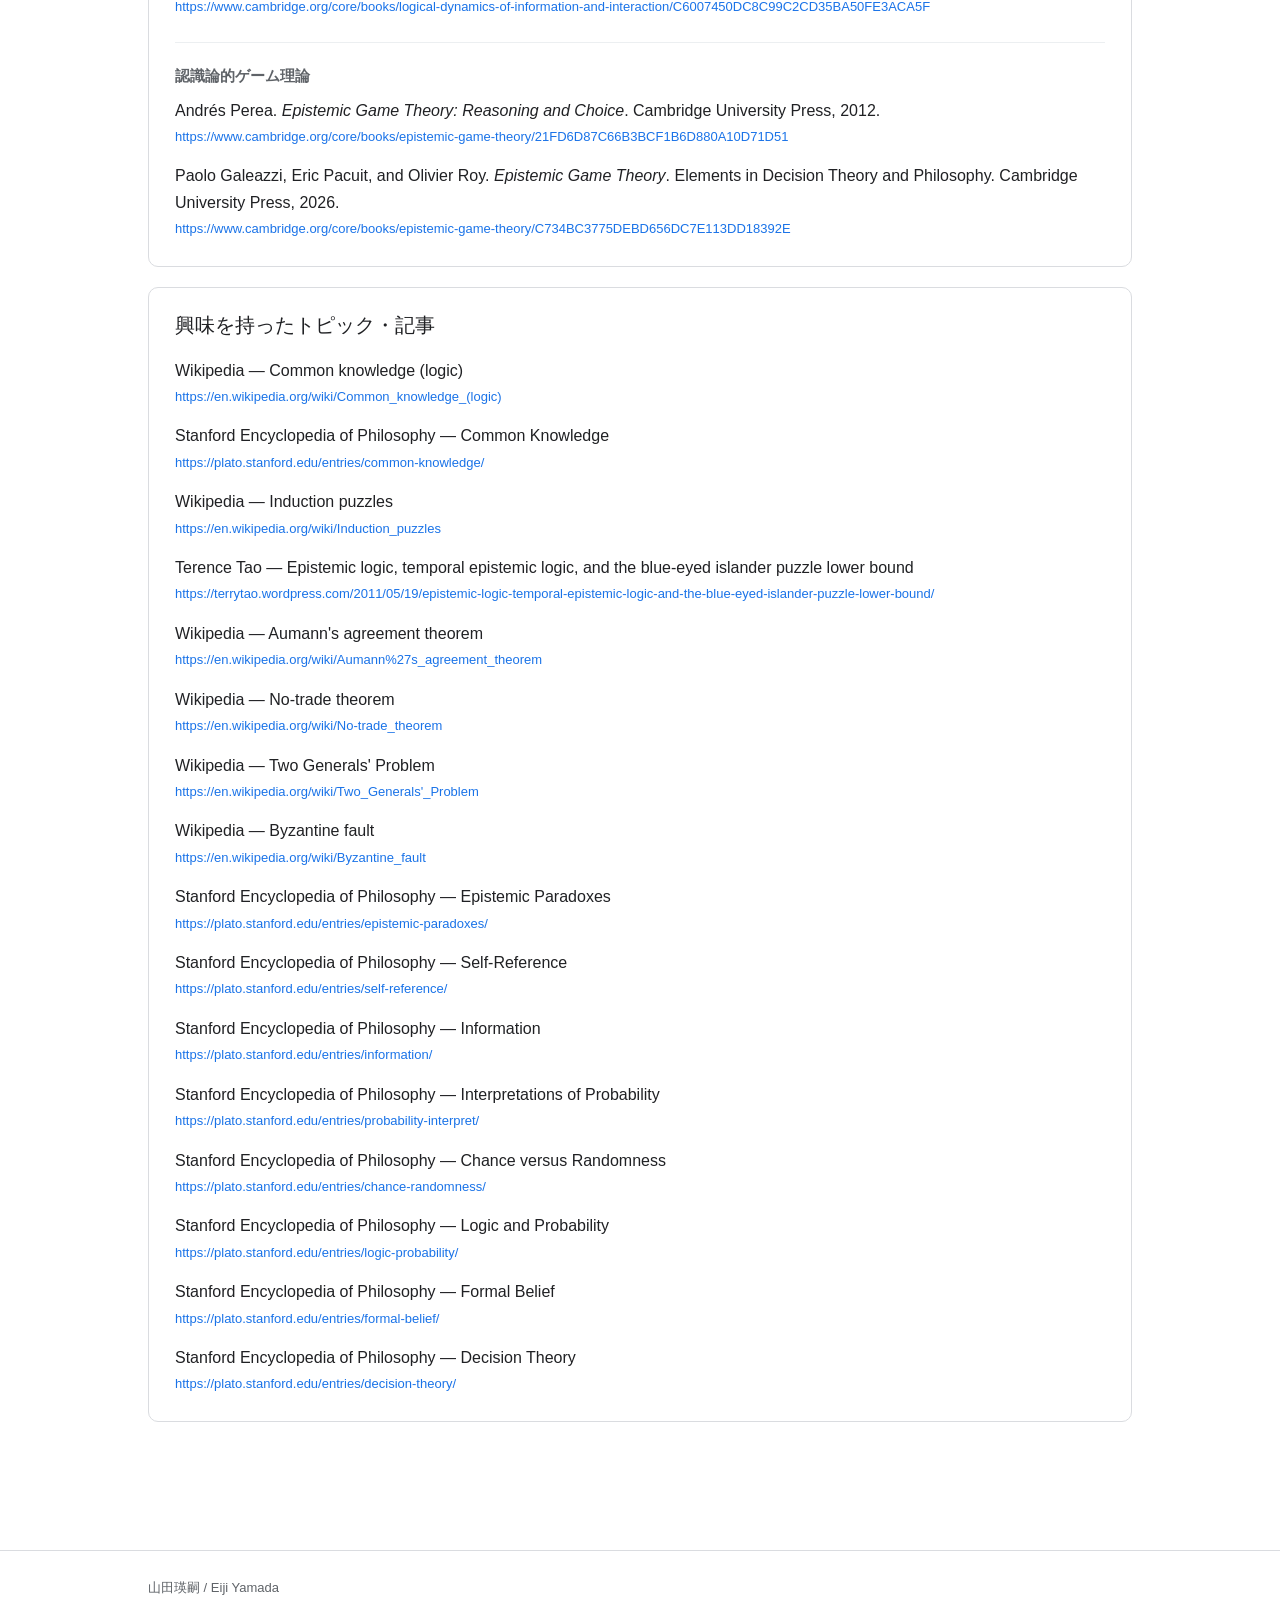
==== commit 8a66152b: "Update papers with new arXiv preprints" ====
--- a/ja/index.html
+++ b/ja/index.html
@@ -106,12 +106,16 @@
       <h2>論文</h2>
       <ol class="publications">
         <li>
+          <a class="publication-title" href="https://arxiv.org/abs/2609.24006" target="_blank" rel="noopener">Eventual and Strong Eventual Notions in Public Announcements</a>
+          <div class="publication-meta">Eiji Yamada · 2026年9月21日</div>
+        </li>
+        <li>
+          <a class="publication-title" href="https://arxiv.org/abs/2609.21317" target="_blank" rel="noopener">The Sources of Unknowability and Self-refutation in Epistemic and Dynamic Epistemic Logic</a>
+          <div class="publication-meta">Eiji Yamada · 2026年9月18日</div>
+        </li>
+        <li>
           <a class="publication-title" href="https://arxiv.org/abs/2607.04685" target="_blank" rel="noopener">Classification of σ-validity in iterated announcements</a>
           <div class="publication-meta">Eiji Yamada · 2026年7月6日</div>
-        </li>
-        <li>
-          <span class="publication-title">The Sources of Unknowability and Self-refutation in Epistemic and Dynamic Epistemic Logic</span>
-          <div class="publication-meta">Eiji Yamada · 2026年4月7日</div>
         </li>
       </ol>
     </section>
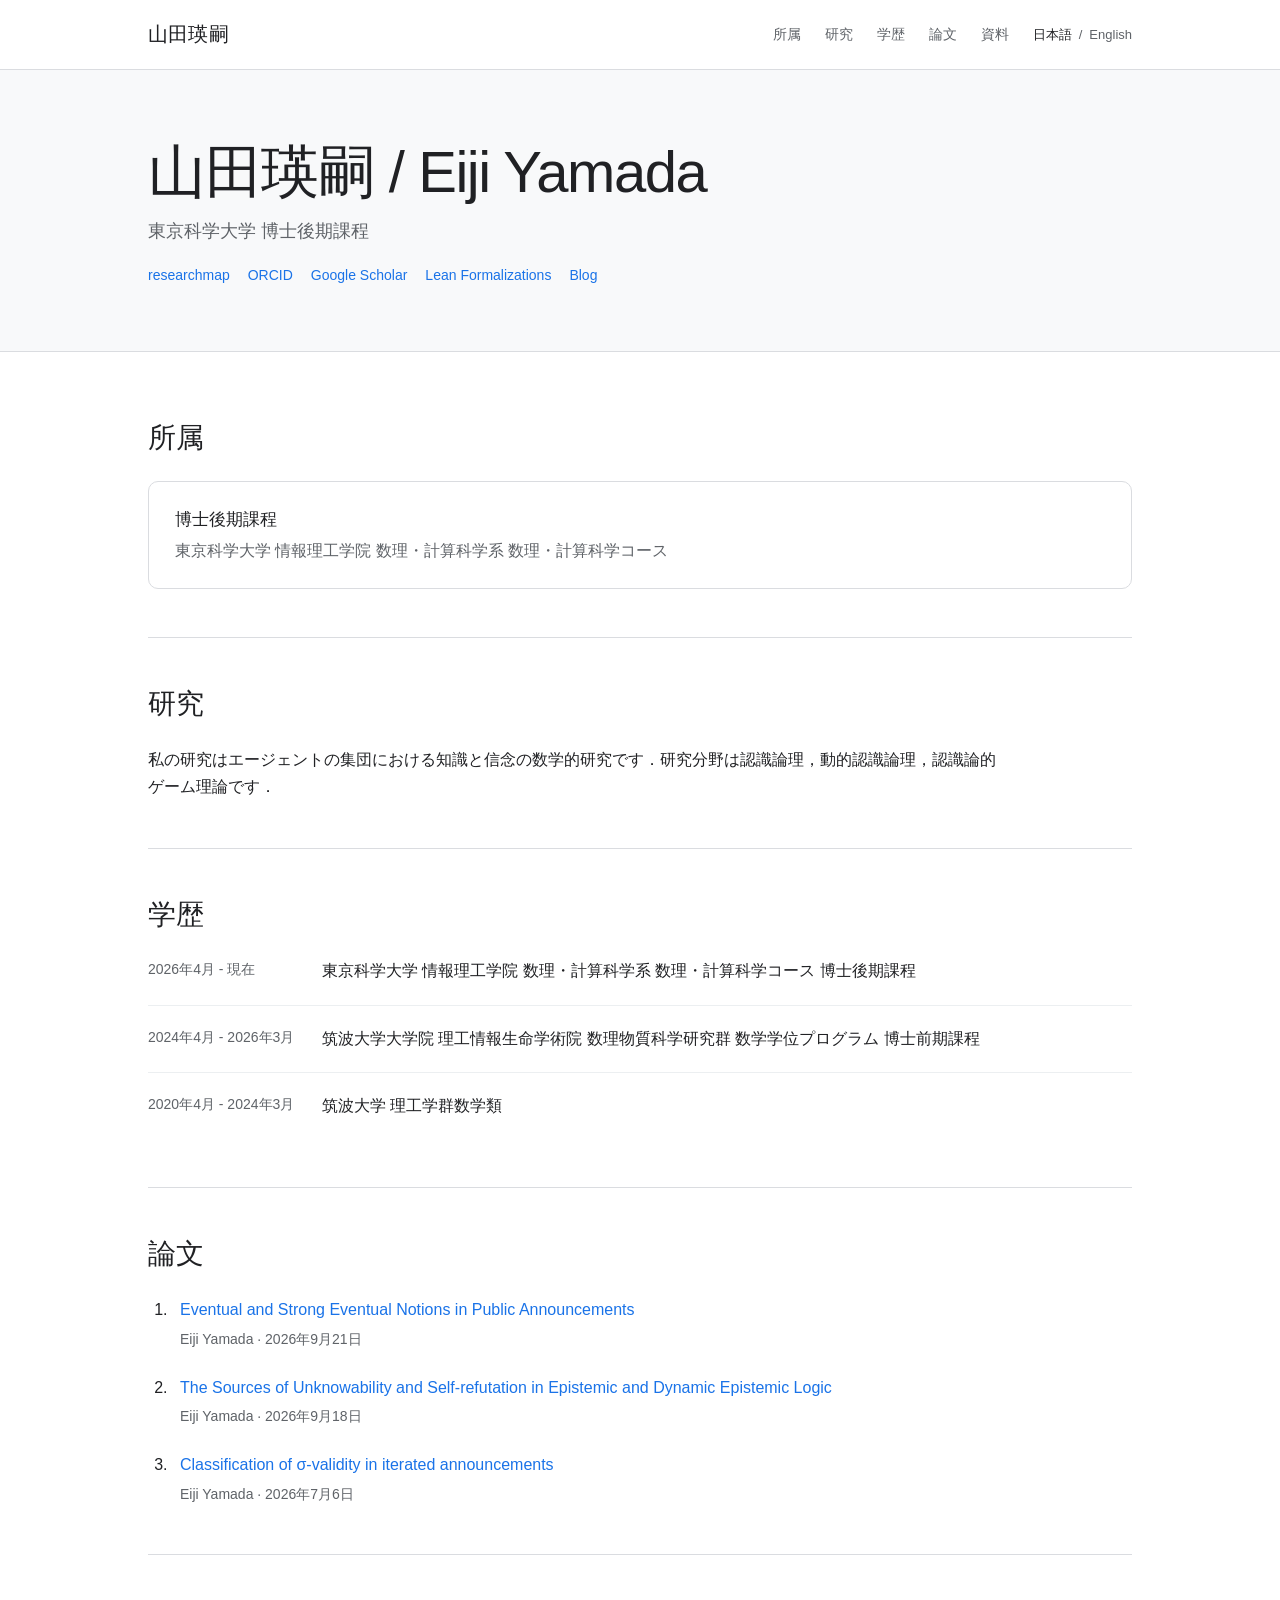
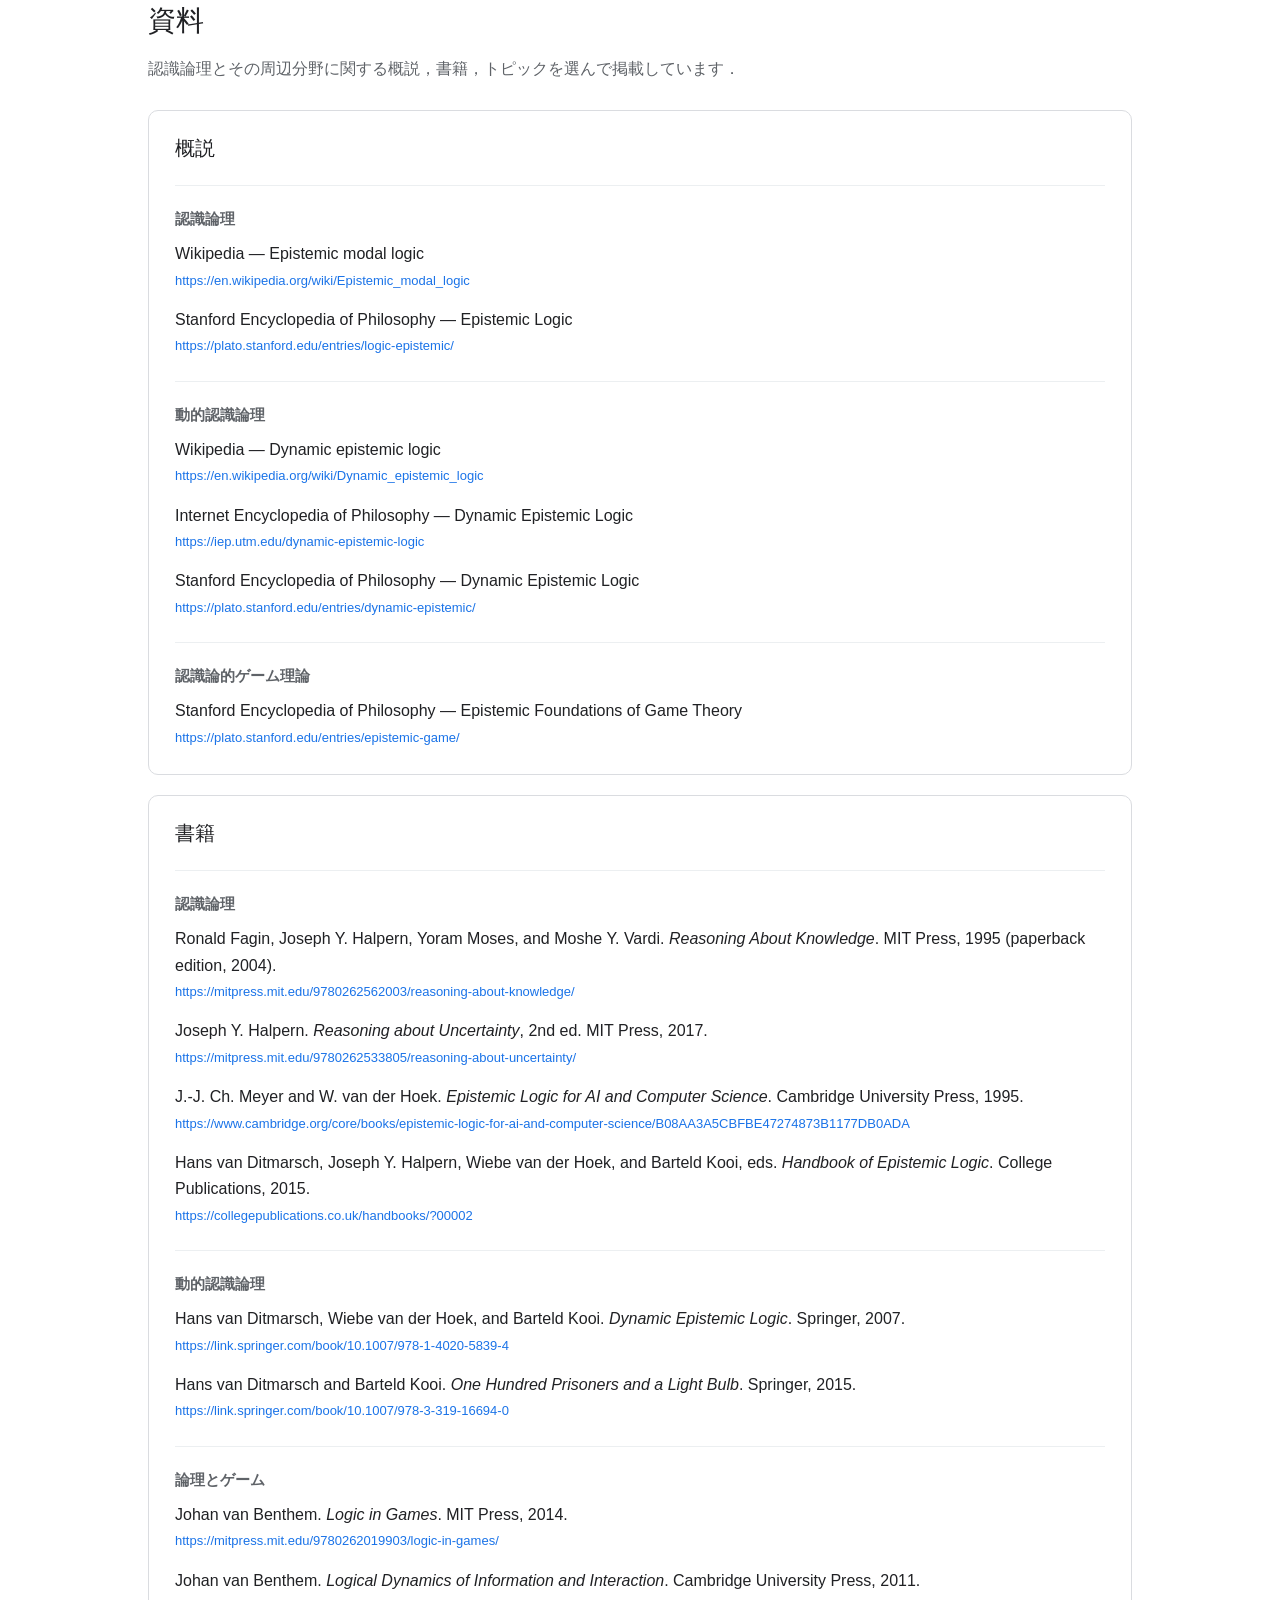
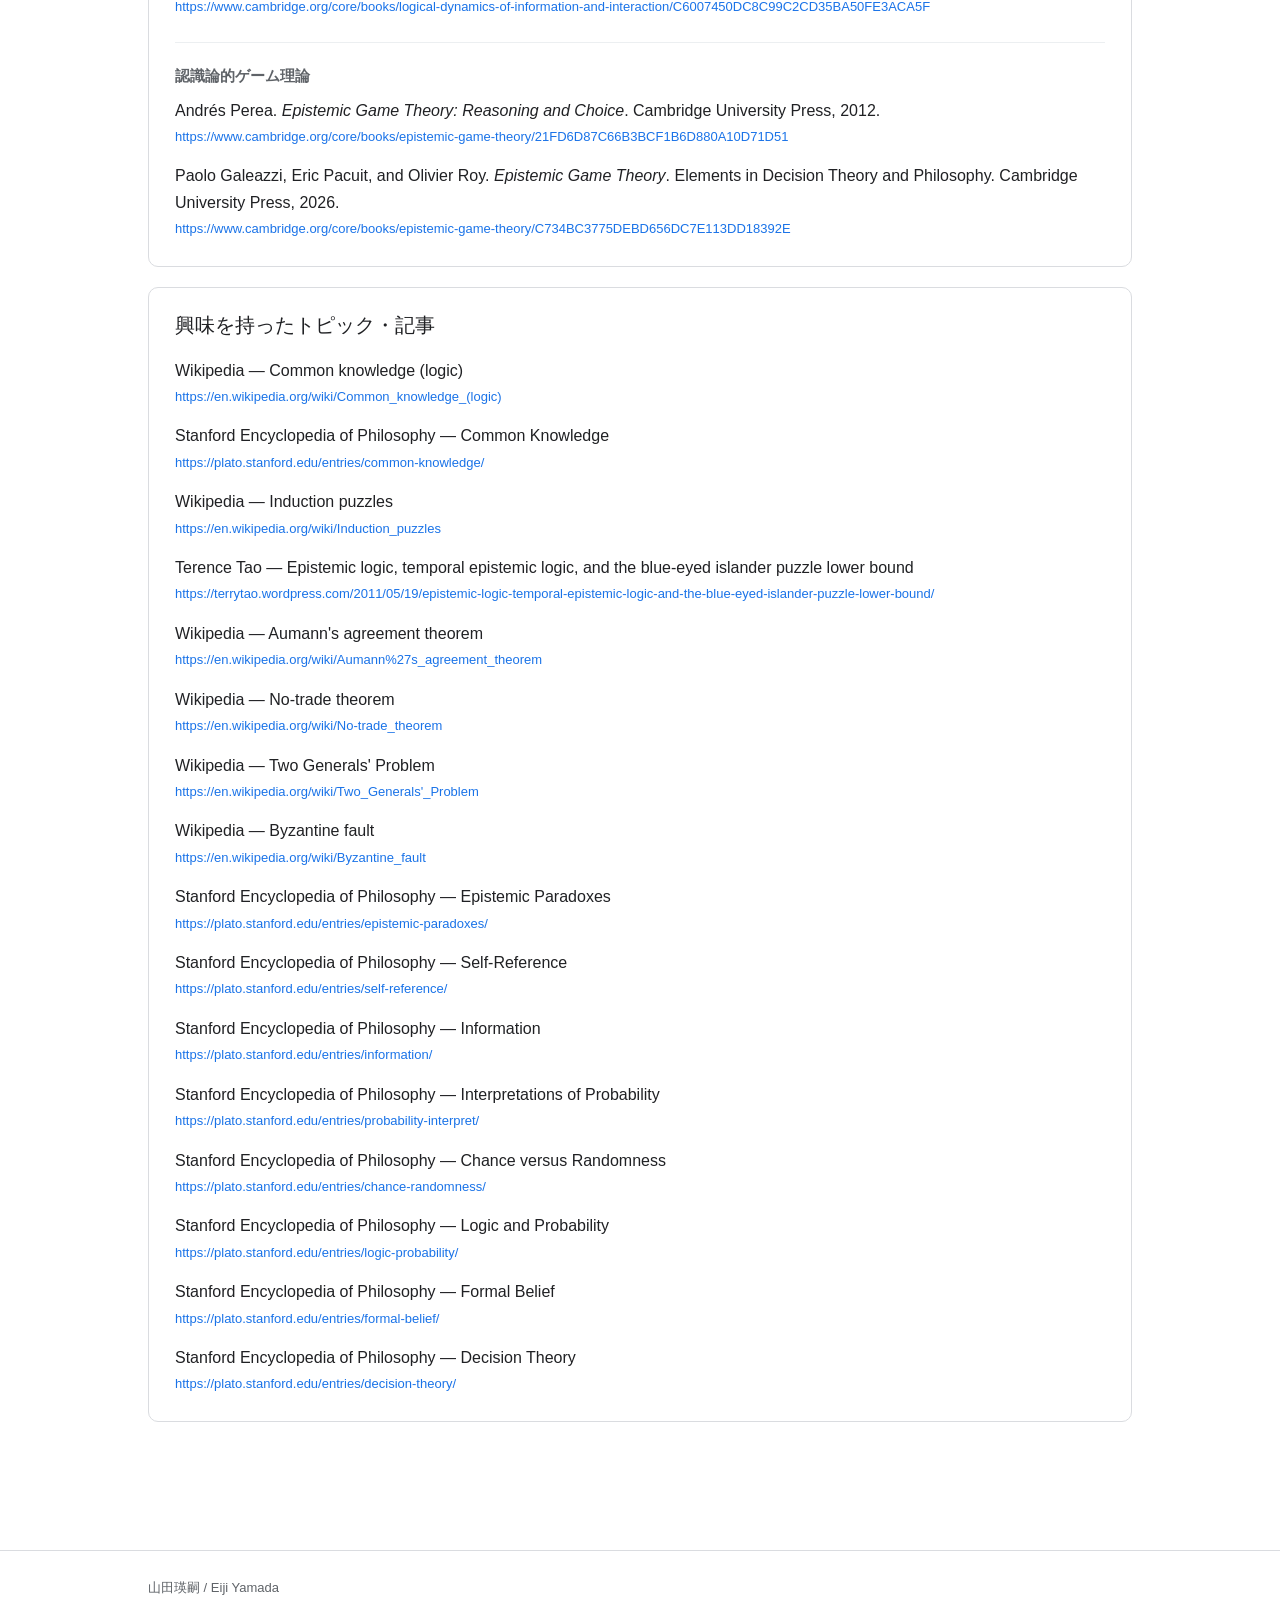
==== commit 2c7cf79b: "Add blog link to profile links" ====
--- a/ja/index.html
+++ b/ja/index.html
@@ -64,6 +64,7 @@
         <a href="https://orcid.org/0009-0007-2519-8016" target="_blank" rel="me noopener">ORCID</a>
         <a href="https://scholar.google.com/citations?user=GYGGPxcAAAAJ&amp;hl=en&amp;oi=sra" target="_blank" rel="me noopener">Google Scholar</a>
         <a href="https://github.com/eiyamada/lean-paper-formalizations" target="_blank" rel="noopener">Lean Formalizations</a>
+        <a href="https://blog.hatena.ne.jp/Banana_Neko/banana-neko.hatenablog.com/" target="_blank" rel="noopener">Blog</a>
       </div>
     </div>
   </div>
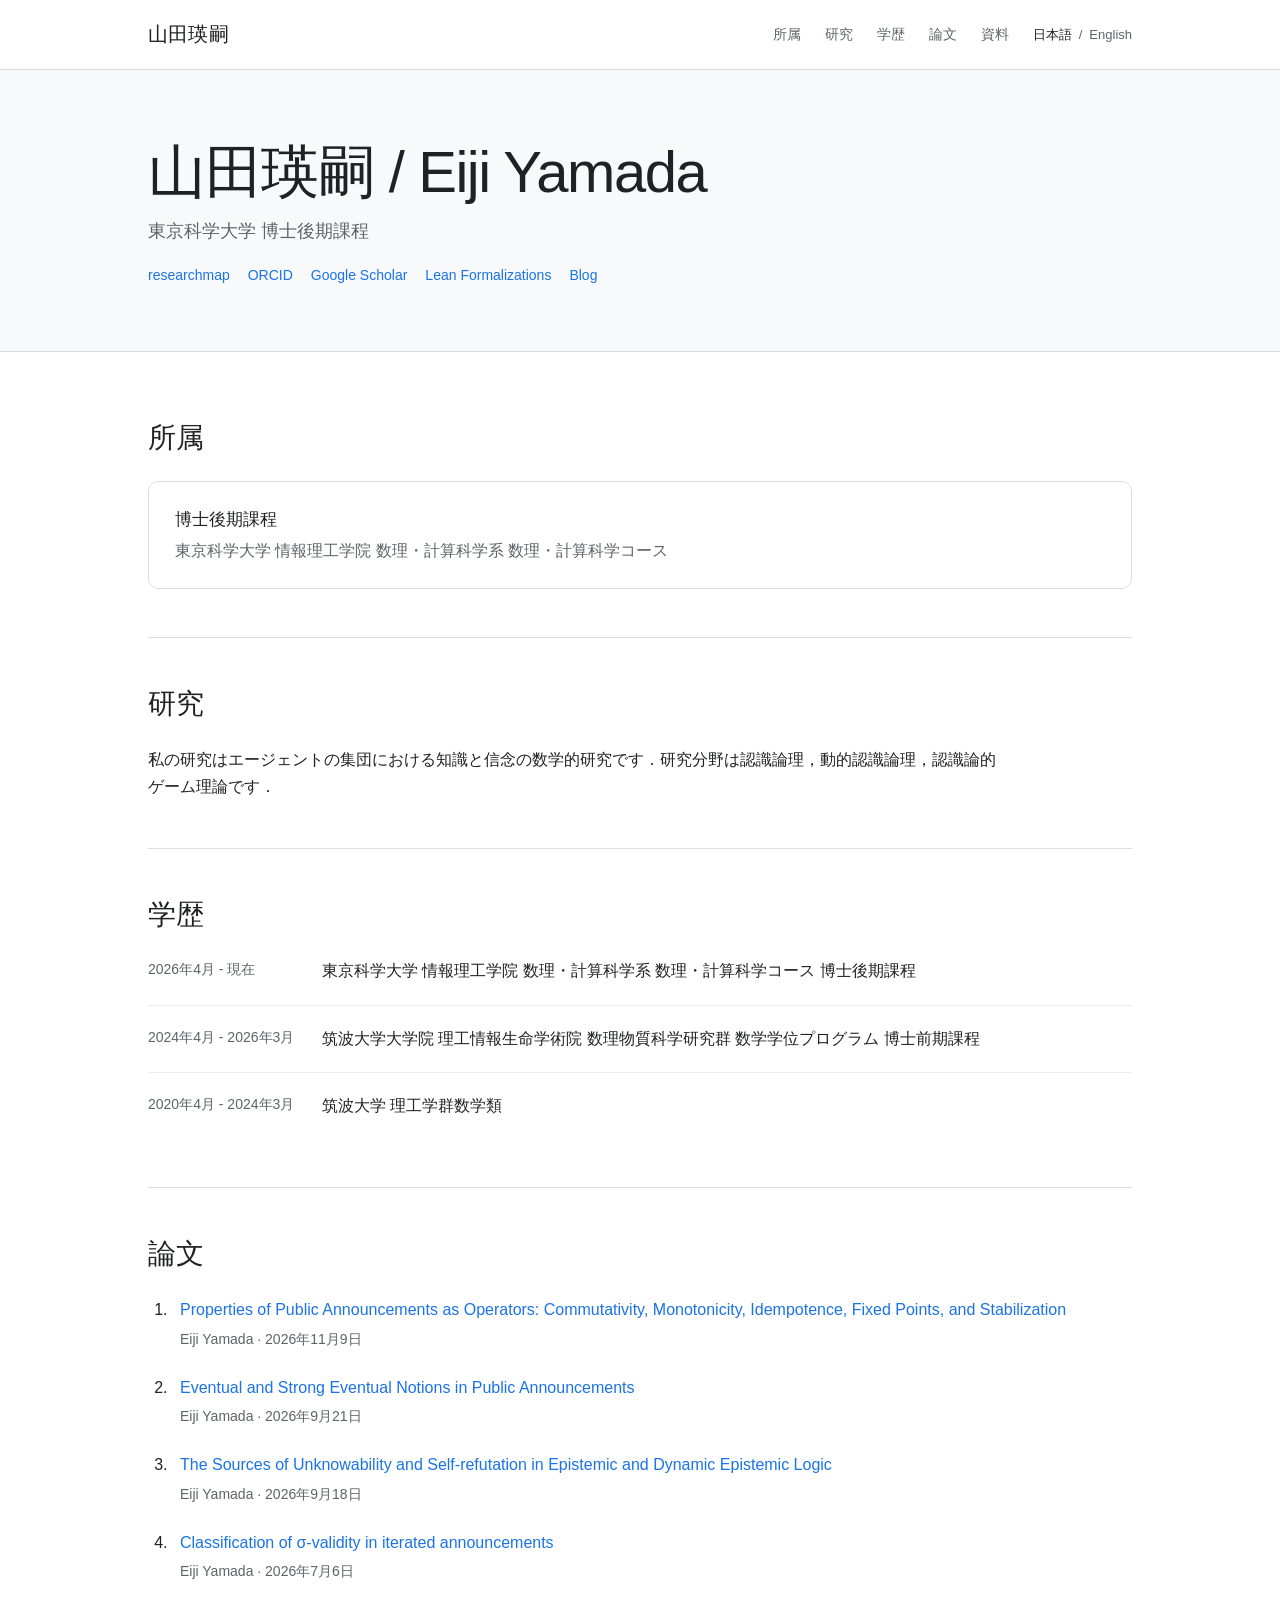
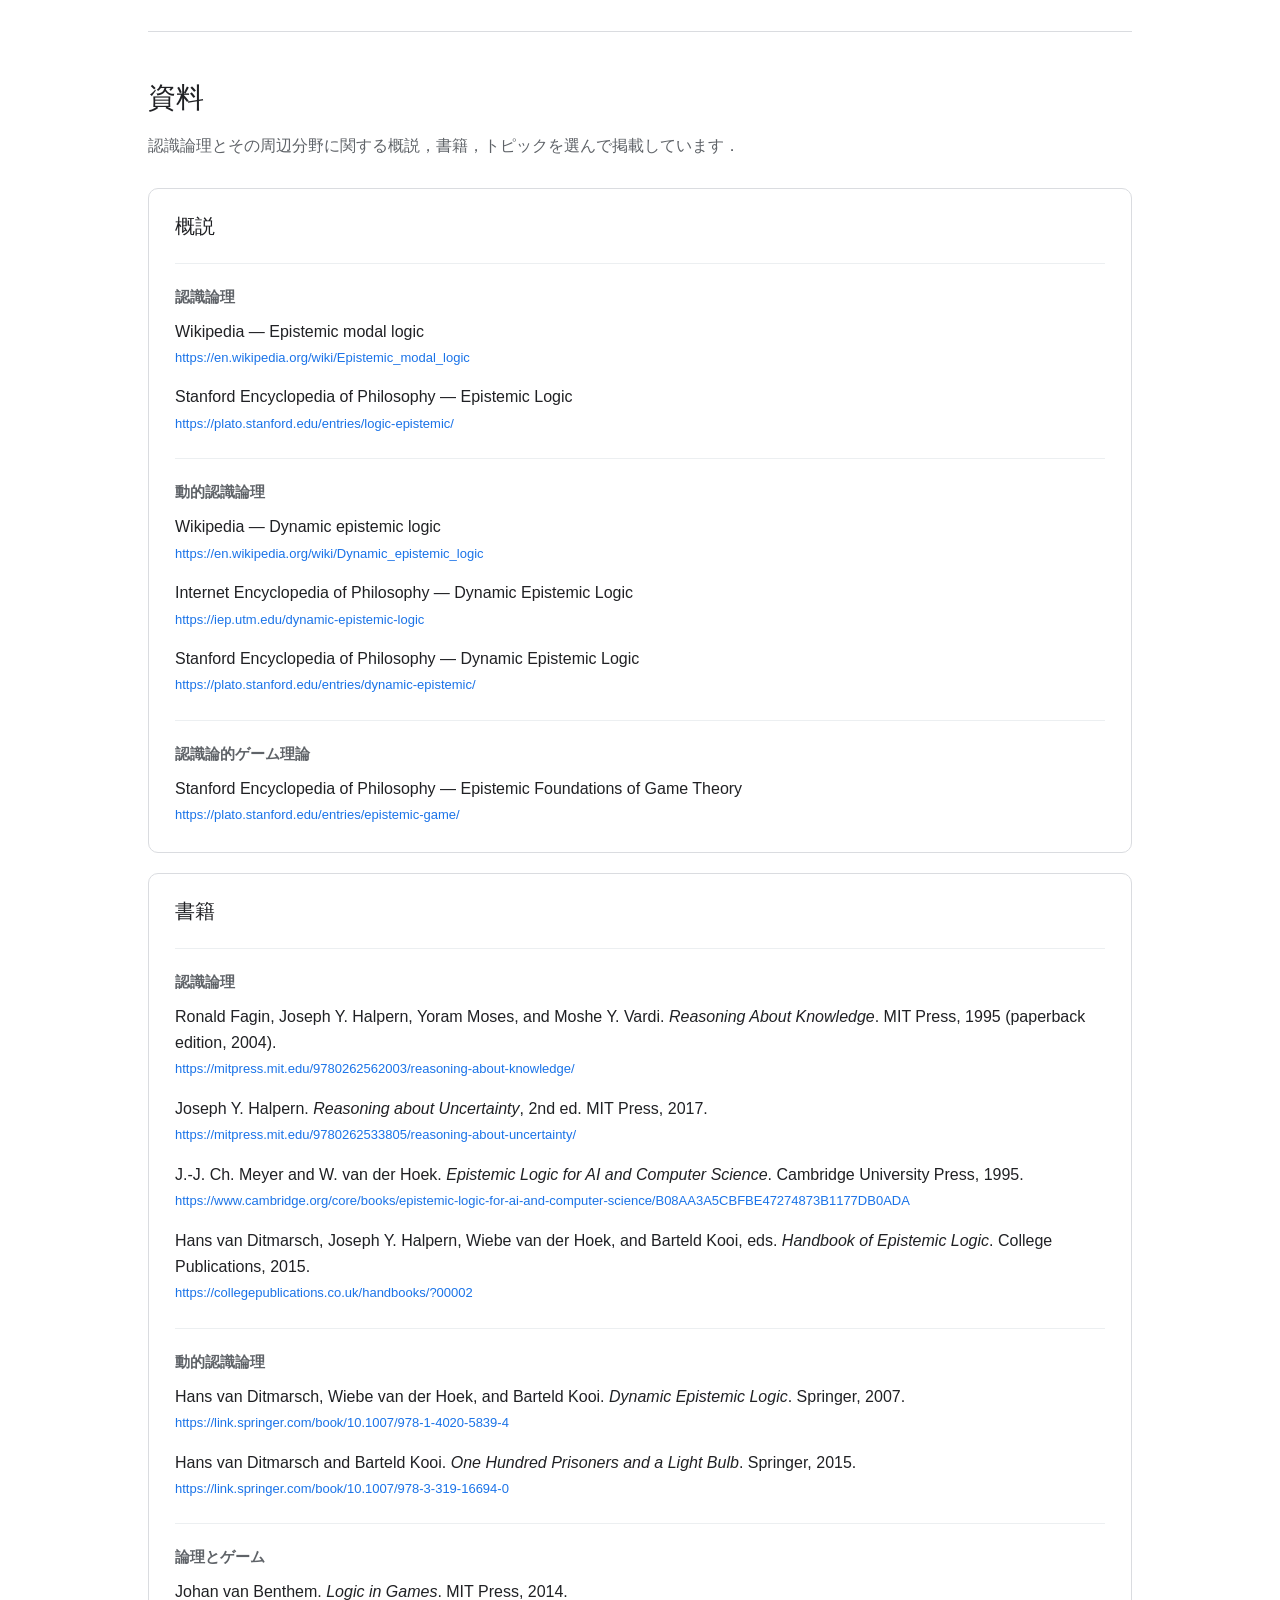
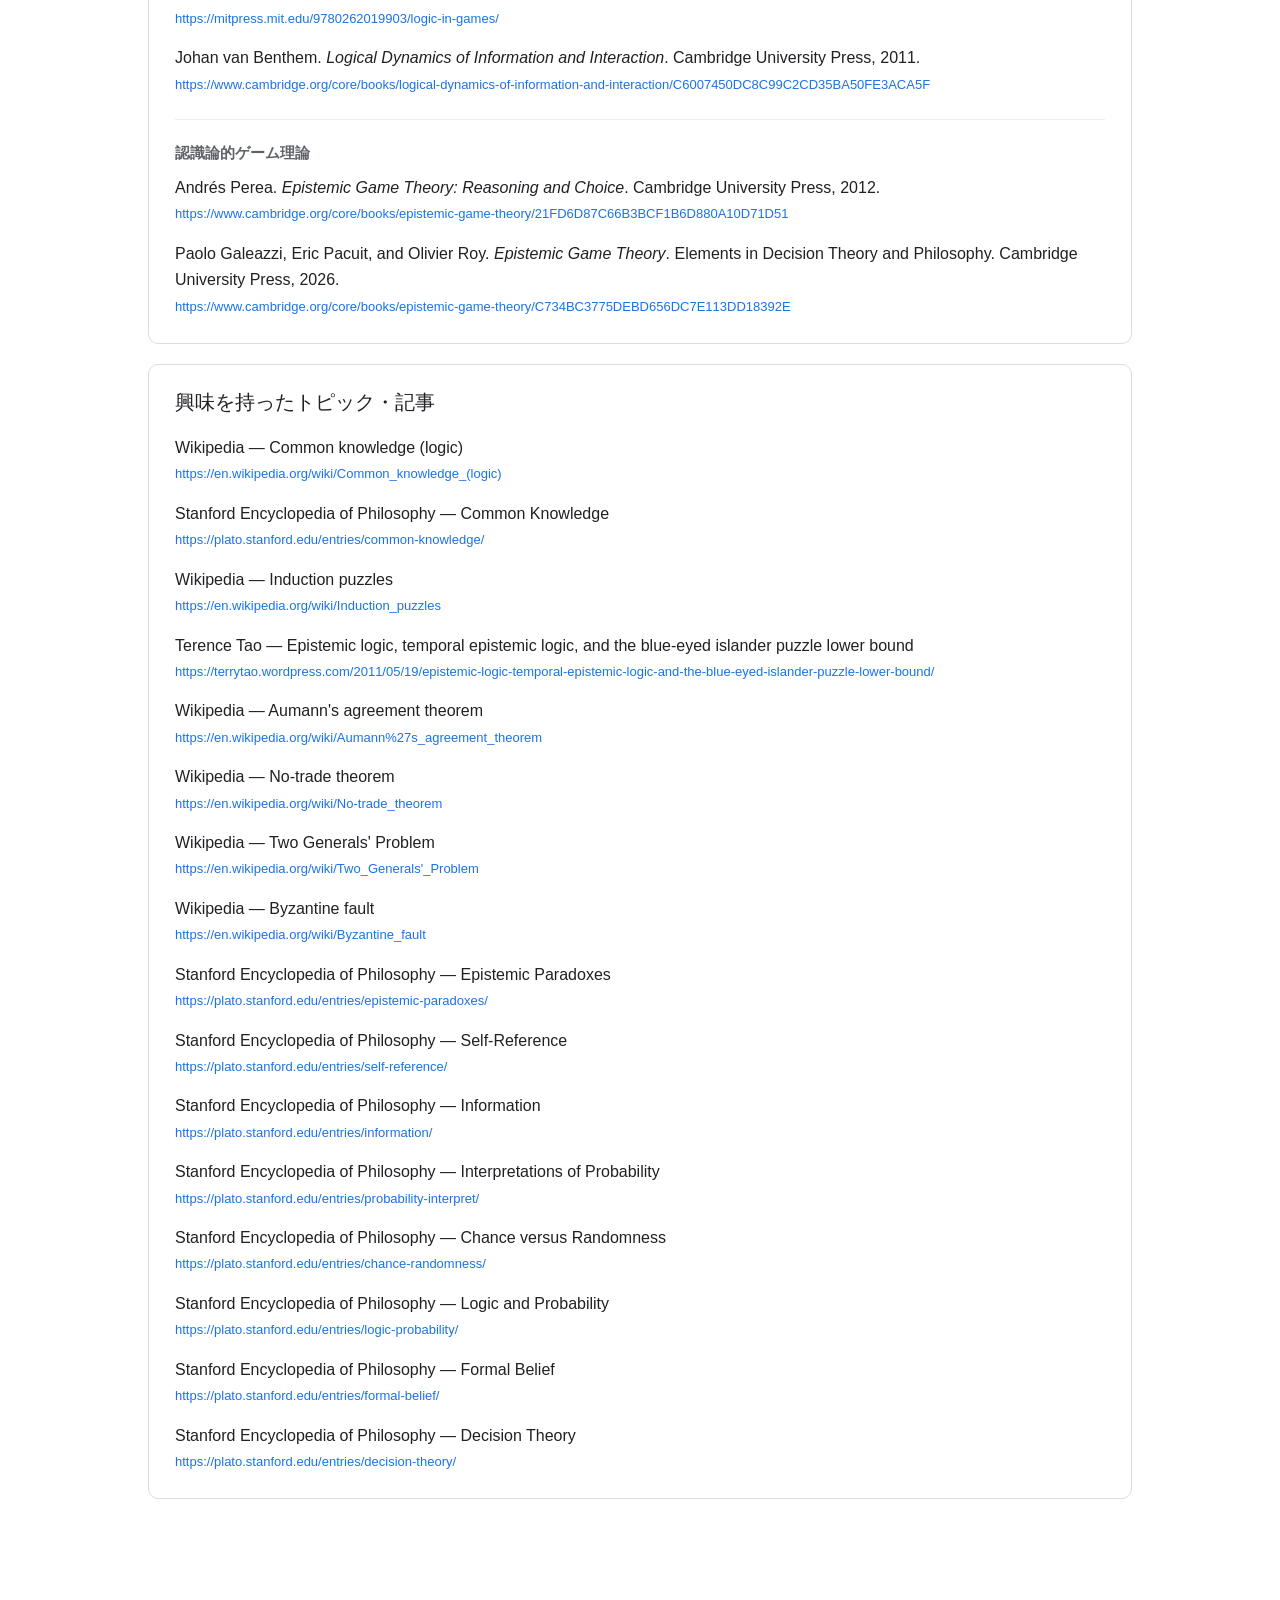
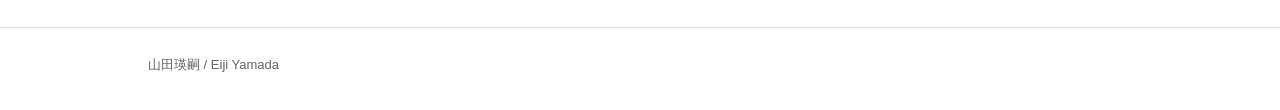
==== commit b3ff9e7d: "Add new arXiv paper to English and Japanese Papers sections" ====
--- a/ja/index.html
+++ b/ja/index.html
@@ -64,7 +64,7 @@
         <a href="https://orcid.org/0009-0007-2519-8016" target="_blank" rel="me noopener">ORCID</a>
         <a href="https://scholar.google.com/citations?user=GYGGPxcAAAAJ&amp;hl=en&amp;oi=sra" target="_blank" rel="me noopener">Google Scholar</a>
         <a href="https://github.com/eiyamada/lean-paper-formalizations" target="_blank" rel="noopener">Lean Formalizations</a>
-        <a href="https://blog.hatena.ne.jp/Banana_Neko/banana-neko.hatenablog.com/" target="_blank" rel="noopener">Blog</a>
+        <a href="https://banana-neko.hatenablog.com/" target="_blank" rel="noopener">Blog</a>
       </div>
     </div>
   </div>
@@ -107,6 +107,10 @@
       <h2>論文</h2>
       <ol class="publications">
         <li>
+          <a class="publication-title" href="https://arxiv.org/abs/2611.11911" target="_blank" rel="noopener">Properties of Public Announcements as Operators: Commutativity, Monotonicity, Idempotence, Fixed Points, and Stabilization</a>
+          <div class="publication-meta">Eiji Yamada · 2026年11月9日</div>
+        </li>
+        <li>
           <a class="publication-title" href="https://arxiv.org/abs/2609.24006" target="_blank" rel="noopener">Eventual and Strong Eventual Notions in Public Announcements</a>
           <div class="publication-meta">Eiji Yamada · 2026年9月21日</div>
         </li>
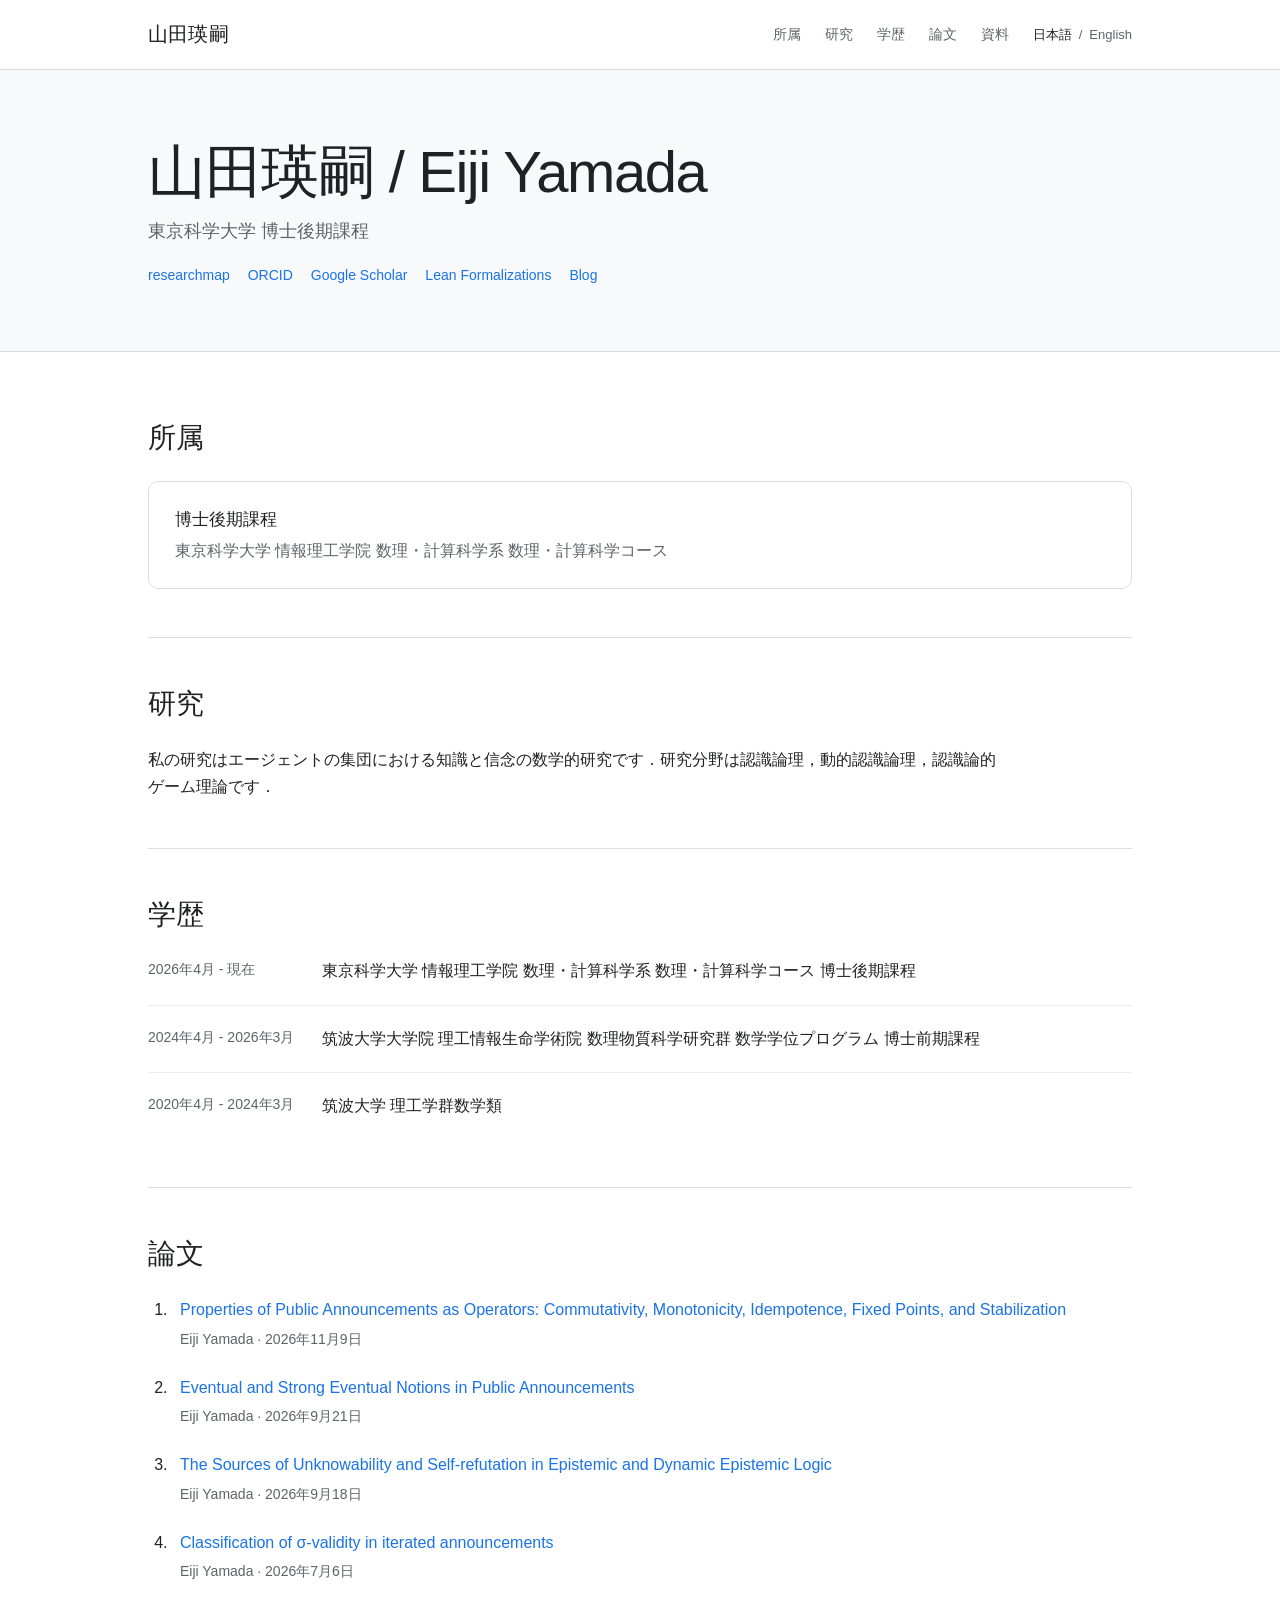
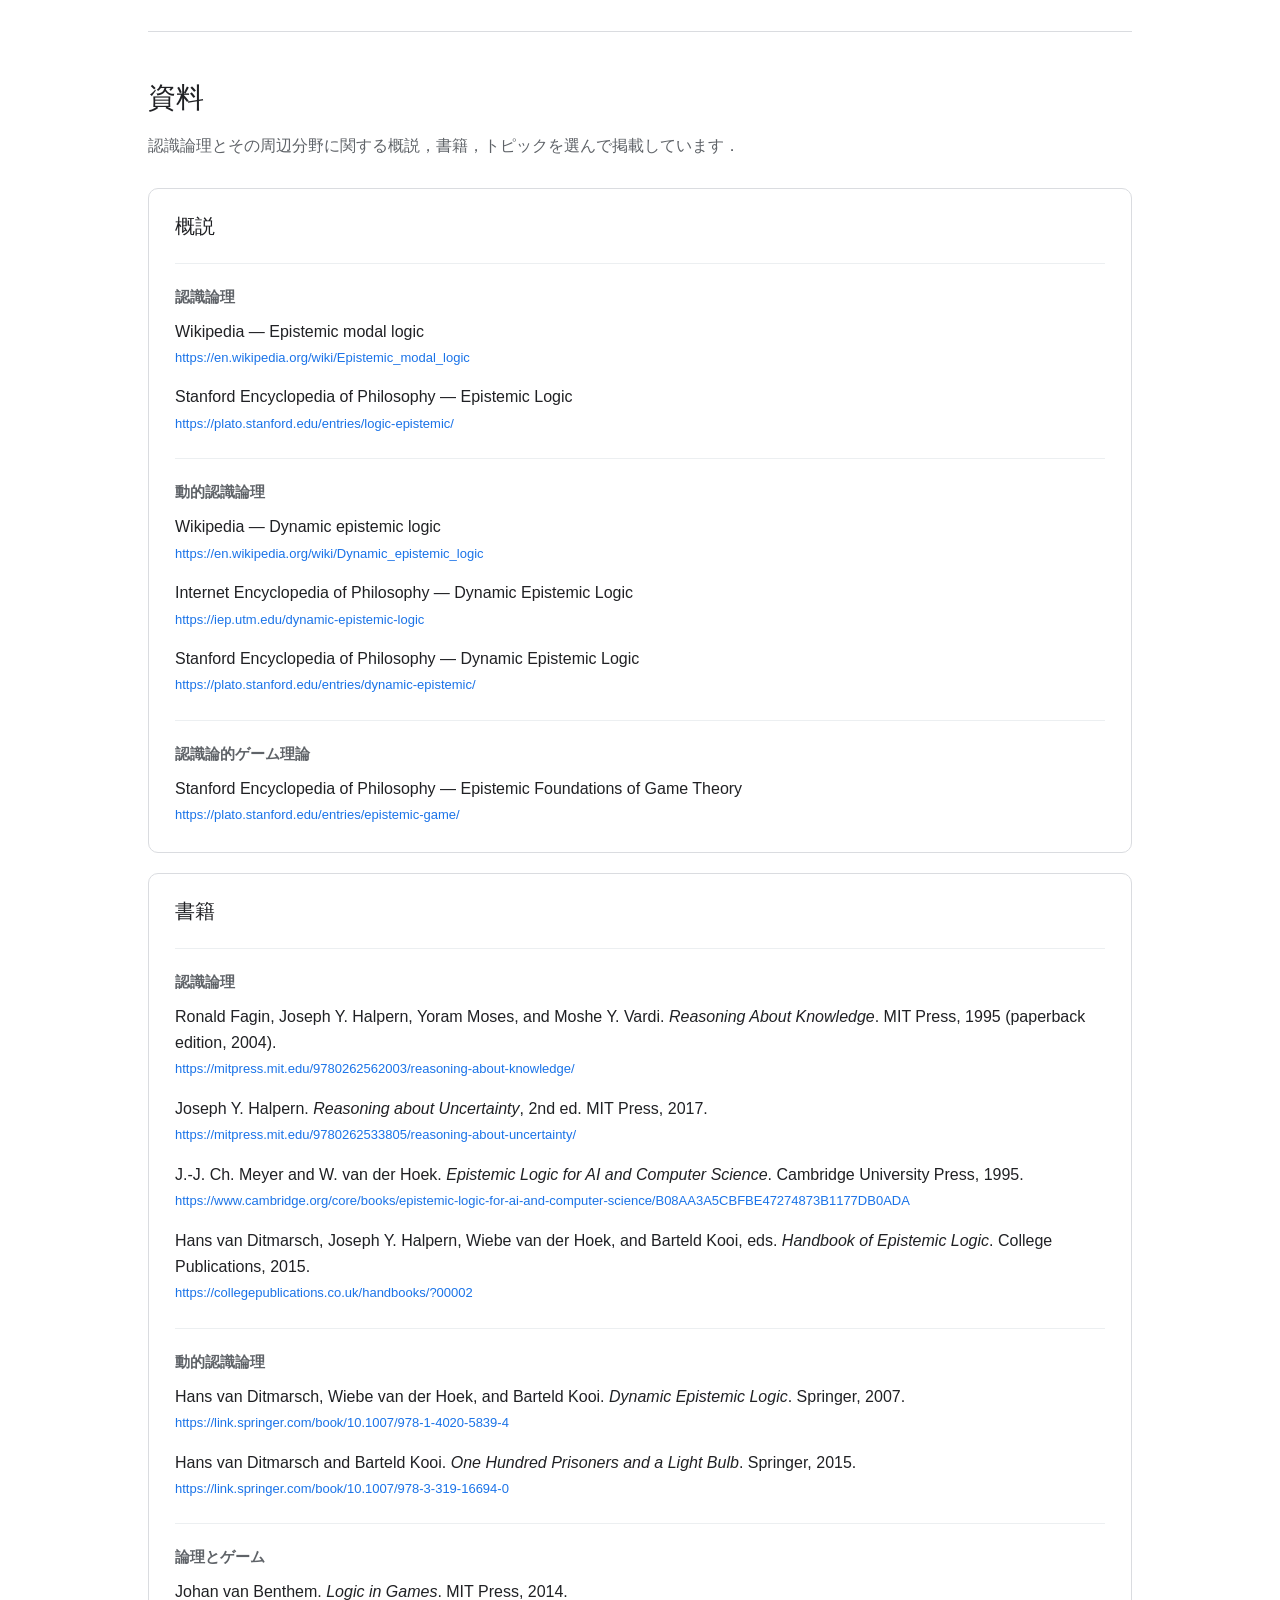
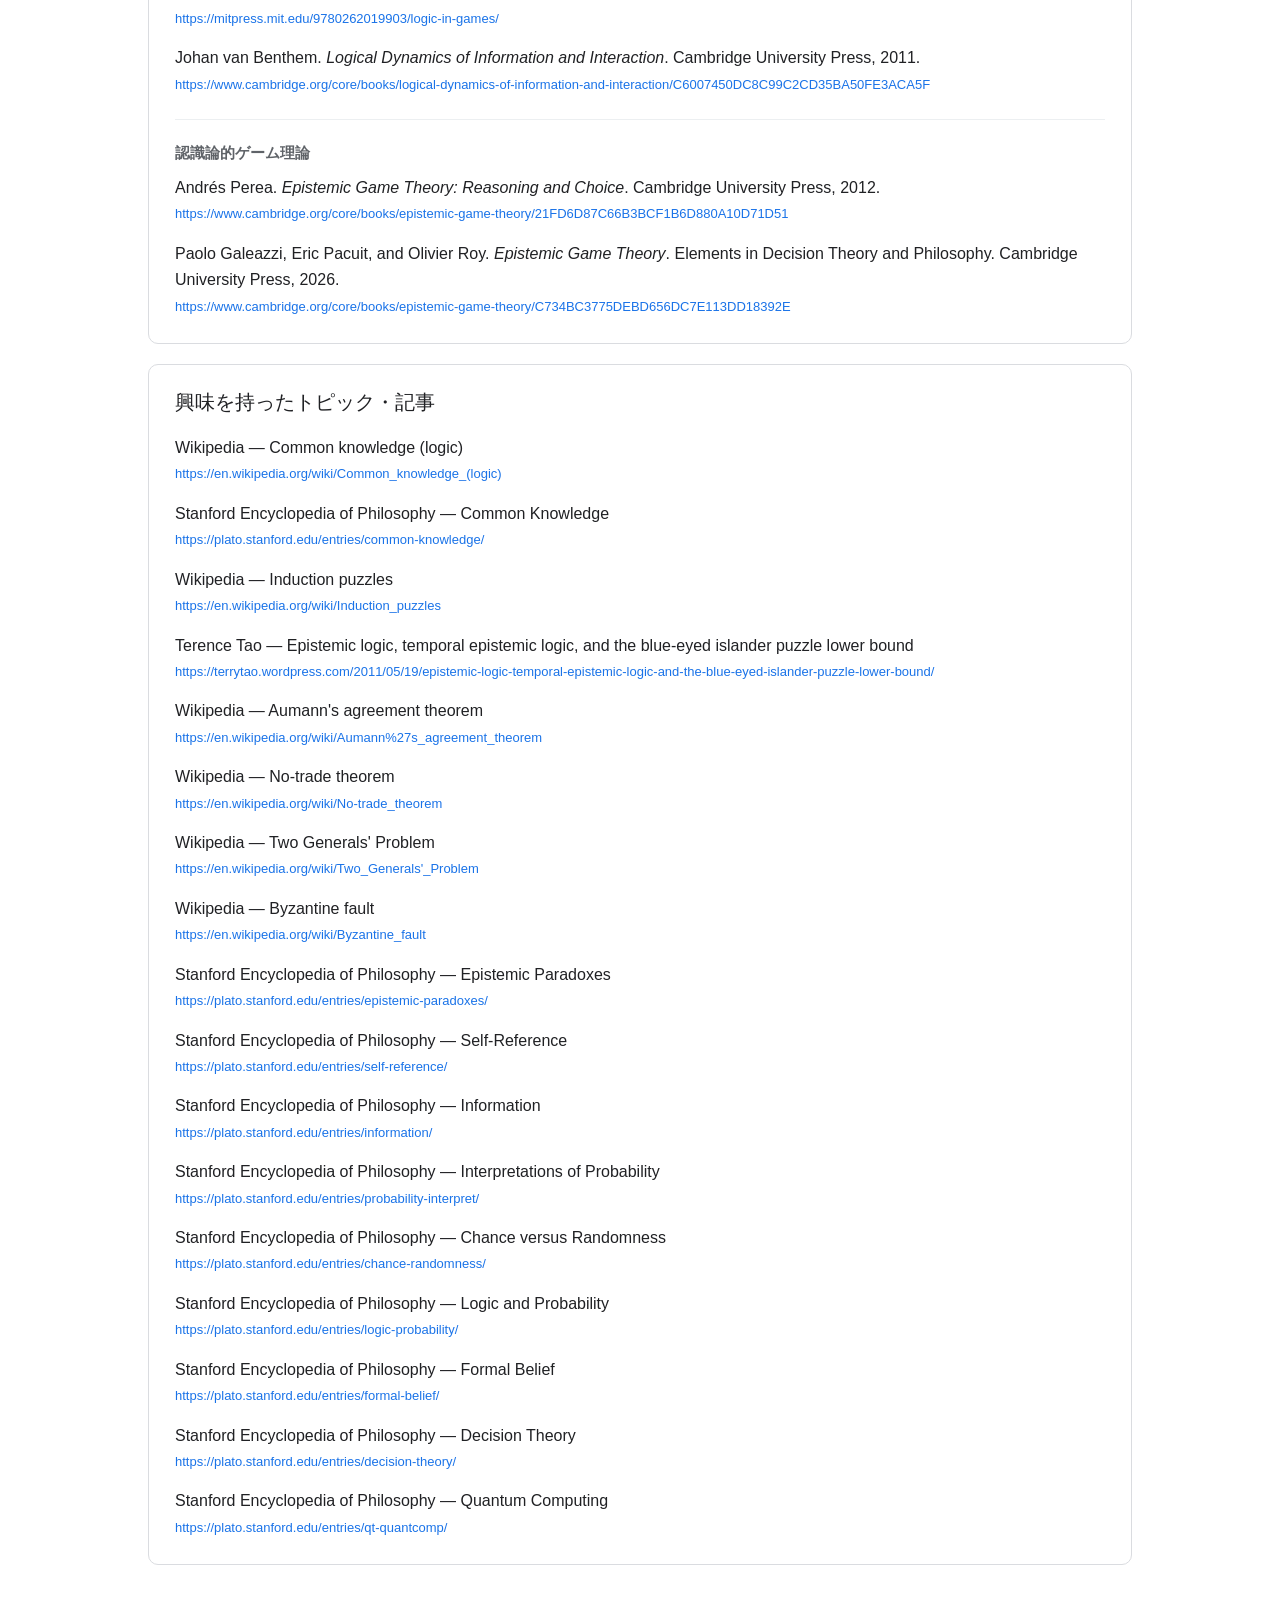
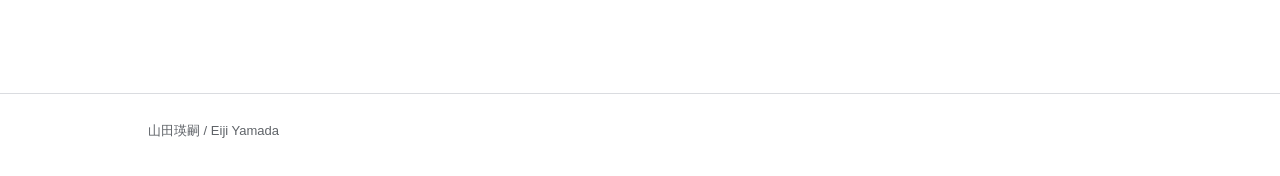
==== commit ef4c225c: "Add SEP Quantum Computing to interesting topics in both languages" ====
--- a/ja/index.html
+++ b/ja/index.html
@@ -310,6 +310,10 @@
             <span class="resource-name">Stanford Encyclopedia of Philosophy — Decision Theory</span>
             <a class="resource-url" href="https://plato.stanford.edu/entries/decision-theory/" target="_blank" rel="noopener">https://plato.stanford.edu/entries/decision-theory/</a>
           </li>
+          <li>
+            <span class="resource-name">Stanford Encyclopedia of Philosophy — Quantum Computing</span>
+            <a class="resource-url" href="https://plato.stanford.edu/entries/qt-quantcomp/" target="_blank" rel="noopener">https://plato.stanford.edu/entries/qt-quantcomp/</a>
+          </li>
         </ul>
       </div>
     </section>
